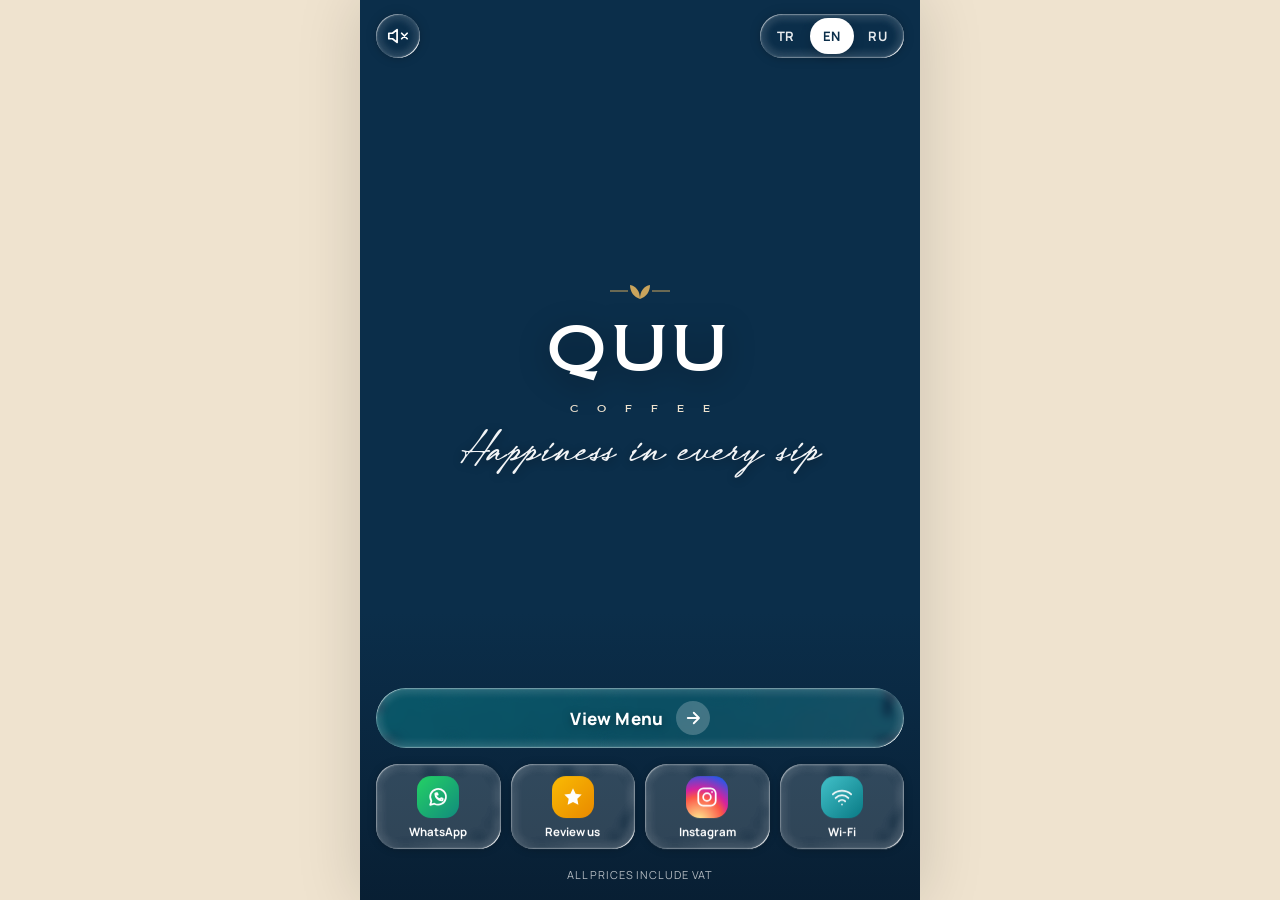
==== index.html @ 162a01f2 "QUU Coffee QR menü Co-Authored-By: Claude Opus 5.5 <noreply@anthropic.com>" ====
<!DOCTYPE html>
<html lang="tr">
<head>
  <meta charset="UTF-8" />
  <meta name="viewport" content="width=device-width, initial-scale=1, viewport-fit=cover" />
  <meta name="theme-color" content="#0B2E4A" />
  <meta name="description" content="QUU Coffee dijital menü — Türkçe, English, Русский" />
  <title>QUU Coffee Menü</title>
  <link rel="preconnect" href="https://fonts.googleapis.com" />
  <link rel="preconnect" href="https://fonts.gstatic.com" crossorigin />
  <link href="https://fonts.googleapis.com/css2?family=Manrope:wght@400;500;600;700;800&family=Playfair+Display:ital,wght@0,500;0,700;1,500&display=swap" rel="stylesheet" />
  <link rel="stylesheet" href="styles.css" />
</head>
<body>

  <!-- ================= SPLASH ================= -->
  <section id="splash" class="screen active" aria-label="QUU Coffee">
    <video id="bgVideo" class="splash-video" src="video/0926.mp4" autoplay muted loop playsinline preload="auto"></video>
    <div class="splash-shade"></div>

    <header class="splash-top">
      <button id="soundBtn" class="icon-btn lg-btn lg-dark" aria-label="Ses"><span class="lg-glass"></span><span class="lg-shadow"></span><span class="lg-content" id="soundIco" data-ico="volx"></span></button>
      <div class="lang-switch lg-surface lg-dark" role="group" aria-label="Dil / Language / Язык"></div>
    </header>

    <div class="splash-center">
      <div class="brand">
        <svg class="brand-leaf" viewBox="0 0 64 24" aria-hidden="true"><path d="M32 22c-6-2-10-7-10-14 6 1 10 6 10 14Zm0 0c6-2 10-7 10-14-6 1-10 6-10 14Z" fill="currentColor"/><path d="M2 14h18M44 14h18" stroke="currentColor" stroke-width="1.2"/></svg>
        <h1 class="brand-name">QUU</h1>
        <p class="brand-sub">C O F F E E</p>
      </div>
      <p class="tagline" data-i18n="tagline"></p>
    </div>

    <div class="splash-bottom">
      <a href="#/menu" class="cta lg-btn lg-dark" id="ctaMenu">
        <span class="lg-glass"></span><span class="lg-shadow"></span>
        <span class="lg-content cta-inner"><span data-i18n="viewMenu"></span><span class="cta-arrow" data-ico="arrowR"></span></span>
      </a>
      <nav class="quick" aria-label="Links">
        <a class="quick-btn lg-btn lg-dark" id="qWa" target="_blank" rel="noopener"><span class="lg-glass"></span><span class="lg-shadow"></span><span class="lg-content quick-inner"><span class="qi wa" data-ico="wa"></span><span data-i18n="whatsapp"></span></span></a>
        <a class="quick-btn lg-btn lg-dark" id="qGo" target="_blank" rel="noopener"><span class="lg-glass"></span><span class="lg-shadow"></span><span class="lg-content quick-inner"><span class="qi go" data-ico="starF"></span><span data-i18n="review"></span></span></a>
        <a class="quick-btn lg-btn lg-dark" id="qIg" target="_blank" rel="noopener"><span class="lg-glass"></span><span class="lg-shadow"></span><span class="lg-content quick-inner"><span class="qi ig" data-ico="ig"></span><span>Instagram</span></span></a>
        <button class="quick-btn lg-btn lg-dark" id="qWifi" type="button"><span class="lg-glass"></span><span class="lg-shadow"></span><span class="lg-content quick-inner"><span class="qi wf" data-ico="wifi"></span><span>Wi-Fi</span></span></button>
      </nav>
      <p class="vat" data-i18n="vat"></p>
    </div>
  </section>

  <!-- ================= CATEGORIES ================= -->
  <section id="menu" class="screen" aria-label="Menu">
    <header class="bar">
      <a href="#/" class="icon-btn lg-btn" aria-label="Home"><span class="lg-glass"></span><span class="lg-shadow"></span><span class="lg-content" data-ico="home"></span></a>
      <div class="bar-title"><span class="mini-brand">QUU</span><span class="mini-sub">COFFEE</span></div>
      <div class="lang-switch lg-surface compact" role="group"></div>
    </header>
    <div class="search-wrap">
      <label class="search">
        <span data-ico="search"></span>
        <input type="search" id="searchMenu" autocomplete="off" data-i18n-ph="searchPh" />
        <button class="search-clear" type="button" data-ico="x" aria-label="Clear" hidden></button>
      </label>
    </div>
    <main class="scroll" id="menuScroll">
      <h2 class="section-h" data-i18n="categories"></h2>
      <div class="cat-grid" id="catGrid"></div>
      <div class="results" id="menuResults" hidden></div>
      <p class="foot-note" data-i18n="disclaimer"></p>
    </main>
  </section>

  <!-- ================= CATEGORY ================= -->
  <section id="category" class="screen" aria-label="Category">
    <header class="bar">
      <a href="#/menu" class="icon-btn lg-btn" aria-label="Back"><span class="lg-glass"></span><span class="lg-shadow"></span><span class="lg-content" data-ico="back"></span></a>
      <div class="bar-title"><span class="mini-brand">QUU</span><span class="mini-sub">COFFEE</span></div>
      <div class="lang-switch lg-surface compact" role="group"></div>
    </header>
    <div class="search-wrap">
      <label class="search">
        <span data-ico="search"></span>
        <input type="search" id="searchCat" autocomplete="off" data-i18n-ph="searchPh" />
        <button class="search-clear" type="button" data-ico="x" aria-label="Clear" hidden></button>
      </label>
    </div>
    <nav class="chips" id="chips" aria-label="Categories"></nav>
    <main class="scroll" id="catScroll">
      <div id="catBody"></div>
      <div class="results" id="catResults" hidden></div>
      <div class="legend" id="legend"></div>
      <p class="foot-note" data-i18n="disclaimer"></p>
    </main>
  </section>

  <!-- ================= BOTTOM SHEET ================= -->
  <div class="sheet-backdrop" id="backdrop" hidden></div>
  <div class="sheet" id="sheet" role="dialog" aria-modal="true" hidden>
    <div class="sheet-grip"></div>
    <button class="icon-btn lg-btn sheet-close" id="sheetClose" aria-label="Close"><span class="lg-glass"></span><span class="lg-shadow"></span><span class="lg-content" data-ico="x"></span></button>
    <div class="sheet-body" id="sheetBody"></div>
  </div>

  <!-- Liquid Glass SVG filtresi (LiquidButton > GlassFilter) -->
  <svg width="0" height="0" style="position:absolute" aria-hidden="true">
    <defs>
      <filter id="container-glass" x="0%" y="0%" width="100%" height="100%" color-interpolation-filters="sRGB">
        <feTurbulence type="fractalNoise" baseFrequency="0.05 0.05" numOctaves="1" seed="1" result="turbulence" />
        <feGaussianBlur in="turbulence" stdDeviation="2" result="blurredNoise" />
        <feDisplacementMap in="SourceGraphic" in2="blurredNoise" scale="70" xChannelSelector="R" yChannelSelector="B" result="displaced" />
        <feGaussianBlur in="displaced" stdDeviation="4" result="finalBlur" />
        <feComposite in="finalBlur" in2="finalBlur" operator="over" />
      </filter>
    </defs>
  </svg>

  <div class="toast" id="toast" role="status" aria-live="polite"></div>

  <script src="https://cdnjs.cloudflare.com/ajax/libs/gsap/3.12.5/gsap.min.js"></script>
  <script src="data.js"></script>
  <script src="app.js"></script>
</body>
</html>
---- styles.css ----
/* =========================================================
   QUU COFFEE — Alaçatı & Belek paleti
   Ege turkuazı · badana beyazı · begonvil pembesi · kum · zeytin
   ========================================================= */
/* Royal Maison (Honestype) — yalnızca temel Latin karakterler içerir.
   Bu yüzden sadece marka ve tamamen desteklenen metinlerde kullanılır;
   Türkçe/Rusça özel harf içeren metinler (.no-rm) tamamen Playfair ile gösterilir. */
@font-face { font-family: "Royal Maison Serif"; src: url("fonts/royal-maison-serif.ttf") format("truetype"); font-display: swap; }
@font-face { font-family: "Royal Maison Script"; src: url("fonts/royal-maison-script.ttf") format("truetype"); font-display: swap; }

:root {
  --navy: #0B2E4A;
  --navy-2: #133F63;
  --sea: #0A7C87;
  --sea-lt: #43C3CB;
  --bougain: #C23B75;
  --bougain-lt: #F3B6CF;
  --sand: #EFE3CF;
  --sand-2: #E4D2B4;
  --stone: #FAF6EF;
  --white: #FFFFFF;
  --olive: #66793A;
  --terracotta: #BD5F36;
  --gold: #C9A45C;
  --ink: #13293D;
  --muted: #5A6A77;
  --line: rgba(19, 41, 61, .1);

  --r-sm: 12px;
  --r-md: 18px;
  --r-lg: 26px;
  --shadow-sm: 0 2px 8px rgba(11, 46, 74, .06);
  --shadow-md: 0 10px 30px -12px rgba(11, 46, 74, .28);
  --ease: cubic-bezier(.22, 1, .36, 1);

  --f-display: "Playfair Display", Georgia, serif;
  --f-brand: "Royal Maison Serif", "Playfair Display", Georgia, serif;
  --f-script: "Royal Maison Script", "Playfair Display", Georgia, serif;
  --f-body: "Manrope", system-ui, -apple-system, "Segoe UI", sans-serif;
  --safe-t: env(safe-area-inset-top, 0px);
  --safe-b: env(safe-area-inset-bottom, 0px);
}

* { box-sizing: border-box; margin: 0; padding: 0; -webkit-tap-highlight-color: transparent; }
html, body { height: 100%; }
body {
  font-family: var(--f-body);
  color: var(--ink);
  background: var(--stone);
  overflow: hidden;
  -webkit-font-smoothing: antialiased;
}
a { color: inherit; text-decoration: none; }
button { font: inherit; color: inherit; background: none; border: 0; cursor: pointer; }
svg { display: block; }
[hidden] { display: none !important; }
:focus-visible { outline: 3px solid var(--sea-lt); outline-offset: 2px; border-radius: 10px; }

.ico { width: 22px; height: 22px; stroke: currentColor; fill: none; stroke-width: 1.9; stroke-linecap: round; stroke-linejoin: round; }

/* ---------- Screens ---------- */
.screen {
  position: fixed; inset: 0;
  display: flex; flex-direction: column;
  visibility: hidden; opacity: 0;
  max-width: 560px; margin: 0 auto;
  background: var(--stone);
}
.screen.active { visibility: visible; opacity: 1; }
@media (min-width: 561px) { body { background: var(--sand); } .screen { box-shadow: 0 0 60px rgba(0,0,0,.15); } }

/* ================= SPLASH ================= */
#splash { background: var(--navy); color: #fff; overflow: hidden; }
.splash-video {
  position: absolute; inset: 0; width: 100%; height: 100%;
  object-fit: cover;
}
.splash-shade {
  position: absolute; inset: 0;
  background:
    linear-gradient(180deg, rgba(11,46,74,.55) 0%, rgba(11,46,74,.05) 28%, rgba(11,46,74,0) 45%, rgba(11,46,74,.55) 68%, rgba(8,30,50,.94) 100%);
}
.splash-top {
  position: relative; z-index: 2;
  display: flex; justify-content: space-between; align-items: center;
  padding: calc(14px + var(--safe-t)) 16px 0;
}
.icon-btn {
  width: 44px; height: 44px; border-radius: 50%;
  display: grid; place-items: center;
  transition: transform .2s var(--ease), background .2s;
}
.icon-btn:active { transform: scale(.9); }

.lang-switch {
  position: relative; display: flex; padding: 4px; border-radius: 999px; gap: 2px;
}
.lang-switch button {
  position: relative; z-index: 1;
  min-width: 44px; height: 36px; padding: 0 10px; border-radius: 999px;
  font-size: 13px; font-weight: 700; letter-spacing: .06em;
  transition: color .25s var(--ease);
}
.lang-switch .pill {
  position: absolute; top: 4px; bottom: 4px; left: 4px; border-radius: 999px;
  background: #fff; transition: transform .4s var(--ease), width .4s var(--ease);
  box-shadow: 0 4px 12px rgba(0,0,0,.15);
}
#splash .lang-switch button { color: rgba(255,255,255,.9); }
#splash .lang-switch button.on { color: var(--navy); }

.splash-center {
  position: relative; z-index: 2; flex: 1;
  display: flex; flex-direction: column; align-items: center; justify-content: center;
  text-align: center; padding: 0 24px;
}
.brand { display: flex; flex-direction: column; align-items: center; }
.brand-leaf { width: 64px; color: var(--gold); margin-bottom: 6px; }
.brand-name {
  font-family: var(--f-brand); font-weight: 400;
  font-size: clamp(64px, 20vw, 96px); line-height: .9; letter-spacing: .06em;
  text-shadow: 0 6px 30px rgba(0,0,0,.35);
}
.brand-sub { margin-top: 10px; font-family: var(--f-brand); font-size: 15px; font-weight: 400; letter-spacing: .5em; padding-left: .5em; color: var(--sand); }
.tagline {
  margin-top: 18px; font-family: var(--f-script); font-size: 30px; line-height: 1.2;
  color: #fff; opacity: .95; text-shadow: 0 2px 12px rgba(0,0,0,.4);
}

.splash-bottom {
  position: relative; z-index: 2;
  padding: 0 16px calc(18px + var(--safe-b));
  display: flex; flex-direction: column; gap: 16px;
}
.cta {
  position: relative; overflow: hidden;
  display: flex; align-items: center; justify-content: center;
  height: 60px; border-radius: 999px;
  background: linear-gradient(135deg, rgba(10,124,135,.55) 0%, rgba(14,150,160,.35) 55%, rgba(67,195,203,.25) 100%);
  color: #fff; font-size: 17px; font-weight: 800; letter-spacing: .02em;
  text-shadow: 0 1px 8px rgba(0,0,0,.35);
}
.cta-inner { display: flex; align-items: center; justify-content: center; gap: 12px; }
.cta::after { /* parıltı */
  content: ""; position: absolute; z-index: 3; top: 0; bottom: 0; width: 40%; left: -60%;
  background: linear-gradient(100deg, transparent, rgba(255,255,255,.45), transparent);
  transform: skewX(-20deg);
  animation: shine 3.6s var(--ease) 1.6s infinite;
}
@keyframes shine { 0% { left: -60%; } 40%, 100% { left: 130%; } }
.cta-arrow { width: 34px; height: 34px; border-radius: 50%; background: rgba(255,255,255,.22); display: grid; place-items: center; }
.cta-arrow .ico { width: 18px; height: 18px; stroke-width: 2.4; }

.quick { display: grid; grid-template-columns: repeat(4, 1fr); gap: 10px; }
.quick-btn {
  display: flex; justify-content: center;
  padding: 12px 4px 10px; border-radius: 22px;
  background: rgba(255,255,255,.06);
  font-size: 11.5px; font-weight: 700; color: #fff; text-align: center; line-height: 1.2;
  min-height: 44px;
}
.quick-inner { display: flex; flex-direction: column; align-items: center; gap: 7px; }
.qi { width: 42px; height: 42px; border-radius: 14px; display: grid; place-items: center; color: #fff; }
.qi .ico { width: 22px; height: 22px; }
.qi.wa { background: linear-gradient(135deg, #25D366, #128C7E); }
.qi.go { background: linear-gradient(135deg, #FBBC05, #EA8A00); }
.qi.go .ico { fill: #fff; stroke: none; }
.qi.ig { background: radial-gradient(circle at 30% 107%, #FDF497 0%, #FD5949 45%, #D6249F 60%, #285AEB 90%); }
.qi.wf { background: linear-gradient(135deg, var(--sea-lt), var(--sea)); }
.vat { margin-top: 2px; text-align: center; font-size: 11px; letter-spacing: .08em; color: rgba(255,255,255,.7); text-transform: uppercase; }

/* ================= BAR / SEARCH ================= */
.bar {
  display: flex; align-items: center; justify-content: space-between; gap: 8px;
  padding: calc(8px + var(--safe-t)) 12px 6px;
  background: var(--stone);
}
.bar .icon-btn { color: var(--navy); }
.bar-title { display: flex; flex-direction: column; align-items: center; line-height: 1; }
.mini-brand { font-family: var(--f-brand); font-weight: 400; font-size: 24px; letter-spacing: .08em; color: var(--navy); }
.mini-sub { font-family: var(--f-brand); font-size: 9px; font-weight: 400; letter-spacing: .45em; padding-left: .45em; color: var(--sea); margin-top: 3px; }
.lang-switch.compact { padding: 3px; }
.lang-switch.compact button { min-width: 36px; height: 38px; padding: 0 6px; font-size: 12px; color: var(--muted); }
.lang-switch.compact button.on { color: #fff; }
.lang-switch.compact .pill { top: 3px; bottom: 3px; left: 3px; background: var(--navy); }

.search-wrap { padding: 6px 16px 10px; background: var(--stone); }
.search {
  display: flex; align-items: center; gap: 10px;
  height: 50px; padding: 0 8px 0 16px; border-radius: 999px;
  background: var(--white); border: 1.5px solid transparent;
  box-shadow: var(--shadow-sm);
  color: var(--muted);
  transition: border-color .2s, box-shadow .2s;
}
.search:focus-within { border-color: var(--sea); box-shadow: 0 0 0 4px rgba(67,195,203,.2); }
.search input {
  flex: 1; min-width: 0; height: 100%; border: 0; outline: 0; background: none;
  font: inherit; font-size: 16px; color: var(--ink);
}
.search input::placeholder { color: #8A98A3; }
.search input::-webkit-search-cancel-button { display: none; }
.search-clear { width: 36px; height: 36px; border-radius: 50%; display: grid; place-items: center; background: var(--sand); color: var(--navy); }
.search-clear .ico { width: 16px; height: 16px; }

.scroll { flex: 1; overflow-y: auto; overscroll-behavior: contain; padding: 4px 16px calc(28px + var(--safe-b)); -webkit-overflow-scrolling: touch; }

.section-h {
  font-family: var(--f-script); font-size: 34px; font-weight: 400; color: var(--navy);
  margin: 6px 2px 14px; display: flex; align-items: center; gap: 10px;
}
.section-h::after { content: ""; flex: 1; height: 1px; background: linear-gradient(90deg, var(--gold), transparent); }

/* ================= CATEGORY GRID ================= */
.cat-grid { display: grid; grid-template-columns: 1fr 1fr; gap: 12px; }
.cat-card {
  position: relative; overflow: hidden; isolation: isolate;
  min-height: 132px; padding: 16px; border-radius: var(--r-lg);
  display: flex; flex-direction: column; justify-content: space-between;
  color: #fff; box-shadow: var(--shadow-md);
  transition: transform .25s var(--ease);
}
.cat-card:active { transform: scale(.96); }
.cat-card.wide { grid-column: span 2; min-height: 112px; }
.cat-card::before { /* Ege dalgası */
  content: ""; position: absolute; right: -30px; bottom: -40px; width: 150px; height: 150px; z-index: -1;
  border-radius: 50%; background: rgba(255,255,255,.12);
  box-shadow: 0 0 0 18px rgba(255,255,255,.06), 0 0 0 38px rgba(255,255,255,.035);
}
.cat-ico { width: 46px; height: 46px; border-radius: 15px; display: grid; place-items: center; background: rgba(255,255,255,.2); border: 1px solid rgba(255,255,255,.28); }
.cat-ico .ico { width: 24px; height: 24px; }
.cat-name { font-family: var(--f-display); font-size: 19px; font-weight: 700; line-height: 1.15; margin-top: 12px; }
.cat-count { font-size: 12px; font-weight: 600; opacity: .85; margin-top: 3px; }
.cat-go { position: absolute; top: 14px; right: 14px; width: 28px; height: 28px; border-radius: 50%; background: rgba(255,255,255,.2); display: grid; place-items: center; }
.cat-go .ico { width: 15px; height: 15px; stroke-width: 2.4; }

.tone-navy { background: linear-gradient(145deg, #0B2E4A, #1D5A86); }
.tone-sea { background: linear-gradient(145deg, #087580, #36B7C0); }
.tone-bougain { background: linear-gradient(145deg, #A92C62, #DE5D93); }
.tone-olive { background: linear-gradient(145deg, #55672D, #8FA253); }
.tone-terracotta { background: linear-gradient(145deg, #A34E2A, #D98556); }
.tone-sand { background: linear-gradient(145deg, #B98A4C, #D9B77E); }

/* ================= CHIPS ================= */
.chips {
  display: flex; gap: 8px; overflow-x: auto; scroll-snap-type: x proximity;
  padding: 2px 16px 12px; background: var(--stone);
  scrollbar-width: none; position: relative;
  border-bottom: 1px solid var(--line);
}
.chips::-webkit-scrollbar { display: none; }
.chip {
  flex: 0 0 auto; scroll-snap-align: center;
  display: inline-flex; align-items: center; gap: 7px;
  height: 42px; padding: 0 16px 0 12px; border-radius: 999px;
  background: var(--white); color: var(--navy);
  font-size: 14px; font-weight: 700; white-space: nowrap;
  box-shadow: var(--shadow-sm); border: 1px solid var(--line);
  transition: background .3s var(--ease), color .3s var(--ease), transform .2s var(--ease);
}
.chip .ico { width: 18px; height: 18px; }
.chip:active { transform: scale(.94); }
.chip.on { background: var(--navy); color: #fff; border-color: var(--navy); box-shadow: 0 8px 18px -8px rgba(11,46,74,.6); }

/* ================= CATEGORY HERO + ITEMS ================= */
.cat-hero {
  position: relative; overflow: hidden; isolation: isolate;
  margin: 14px 0 16px; padding: 20px; border-radius: var(--r-lg); color: #fff;
  display: flex; align-items: center; gap: 14px;
  box-shadow: var(--shadow-md);
}
.cat-hero::before { content: ""; position: absolute; right: -40px; top: -50px; width: 170px; height: 170px; border-radius: 50%; background: rgba(255,255,255,.12); z-index: -1; box-shadow: 0 0 0 22px rgba(255,255,255,.05); }
.cat-hero h2 { font-family: var(--f-display); font-size: 26px; line-height: 1.1; }
.cat-hero p { font-size: 13px; opacity: .9; margin-top: 4px; font-weight: 600; }

.size-head { display: flex; justify-content: flex-end; gap: 6px; padding: 0 16px 6px 0; font-size: 11px; font-weight: 800; letter-spacing: .08em; color: var(--muted); text-transform: uppercase; }
.size-head span { width: 64px; text-align: center; white-space: nowrap; }

.items { display: flex; flex-direction: column; gap: 10px; }
.item {
  display: flex; gap: 12px; align-items: stretch; text-align: left; width: 100%;
  padding: 14px 14px 14px 16px; border-radius: var(--r-md);
  background: var(--white); border: 1px solid var(--line);
  box-shadow: var(--shadow-sm);
  transition: transform .2s var(--ease), box-shadow .2s;
}
.item:active { transform: scale(.985); box-shadow: none; }
.item-main { flex: 1; min-width: 0; display: flex; flex-direction: column; gap: 6px; }
.item-name { font-size: 16px; font-weight: 800; color: var(--navy); line-height: 1.25; display: flex; align-items: center; gap: 6px; flex-wrap: wrap; }
.badge-pop { font-size: 10px; font-weight: 800; letter-spacing: .06em; text-transform: uppercase; padding: 3px 7px; border-radius: 999px; background: #FCE4EE; color: var(--bougain); }
.item-desc { font-size: 13px; line-height: 1.45; color: var(--muted); display: -webkit-box; -webkit-line-clamp: 2; -webkit-box-orient: vertical; overflow: hidden; }
.item-meta { display: flex; align-items: center; gap: 8px; flex-wrap: wrap; margin-top: 2px; }
.kcal { display: inline-flex; align-items: center; gap: 4px; font-size: 12px; font-weight: 700; color: var(--terracotta); background: #FBEDE4; padding: 4px 8px; border-radius: 999px; }
.kcal .ico { width: 13px; height: 13px; stroke-width: 2.2; }
.alg-row { display: inline-flex; gap: 4px; }
.alg-dot { width: 24px; height: 24px; border-radius: 50%; display: grid; place-items: center; color: #fff; }
.alg-dot .ico { width: 14px; height: 14px; stroke-width: 2; }

.prices { display: flex; gap: 6px; align-items: center; }
.price { width: 64px; display: flex; flex-direction: column; align-items: center; justify-content: center; border-radius: 12px; background: var(--stone); padding: 8px 2px; }
.price b { font-size: 16px; font-weight: 800; color: var(--navy); }
.price small { font-size: 10px; font-weight: 700; color: var(--muted); letter-spacing: .05em; text-transform: uppercase; }
.price.single { width: auto; padding: 8px 14px; background: var(--navy); }
.price.single b { color: #fff; font-size: 17px; }

.results-h { font-size: 12px; font-weight: 800; letter-spacing: .1em; text-transform: uppercase; color: var(--sea); margin: 18px 4px 8px; }
.results-h:first-child { margin-top: 6px; }
.empty { text-align: center; padding: 50px 20px; color: var(--muted); }
.empty .ico { width: 44px; height: 44px; margin: 0 auto 12px; color: var(--sand-2); }

.legend { margin-top: 22px; padding: 14px; border-radius: var(--r-md); background: var(--white); border: 1px dashed var(--sand-2); }
.legend h3 { font-size: 12px; font-weight: 800; letter-spacing: .1em; text-transform: uppercase; color: var(--navy); margin-bottom: 10px; }
.legend-list { display: flex; flex-wrap: wrap; gap: 8px 14px; }
.legend-list span { display: inline-flex; align-items: center; gap: 6px; font-size: 12.5px; font-weight: 600; color: var(--ink); }
.foot-note { font-size: 11.5px; line-height: 1.5; color: var(--muted); text-align: center; margin: 18px 8px 0; }

/* ================= SHEET ================= */
.sheet-backdrop { position: fixed; inset: 0; z-index: 40; background: rgba(8,30,50,.5); backdrop-filter: blur(3px); -webkit-backdrop-filter: blur(3px); }
.sheet {
  position: fixed; left: 0; right: 0; bottom: 0; z-index: 50;
  max-width: 560px; margin: 0 auto; max-height: 88vh; overflow-y: auto;
  background: var(--stone); border-radius: 28px 28px 0 0;
  padding: 10px 20px calc(24px + var(--safe-b));
  box-shadow: 0 -20px 50px rgba(0,0,0,.25);
}
.sheet-grip { width: 44px; height: 5px; border-radius: 5px; background: var(--sand-2); margin: 0 auto 8px; }
.sheet-close { position: absolute; top: 12px; right: 12px; color: var(--navy); z-index: 2; }
.sh-tag { display: inline-flex; align-items: center; gap: 6px; font-size: 11px; font-weight: 800; letter-spacing: .1em; text-transform: uppercase; color: var(--sea); margin-top: 10px; }
.sh-title { font-family: var(--f-display); font-size: 30px; line-height: 1.1; color: var(--navy); margin: 6px 48px 10px 0; }
.sh-desc { font-size: 15px; line-height: 1.6; color: var(--muted); }
.sh-sizes { display: grid; grid-template-columns: repeat(auto-fit, minmax(120px, 1fr)); gap: 10px; margin: 18px 0; }
.sh-size { padding: 14px; border-radius: var(--r-md); background: var(--white); border: 1px solid var(--line); }
.sh-size small { display: block; font-size: 11px; font-weight: 800; letter-spacing: .08em; text-transform: uppercase; color: var(--muted); }
.sh-size b { display: block; font-size: 24px; font-weight: 800; color: var(--navy); margin: 4px 0; }
.sh-size .kcal { margin-top: 2px; }
.sh-h { font-size: 12px; font-weight: 800; letter-spacing: .1em; text-transform: uppercase; color: var(--navy); margin: 6px 0 10px; }
.sh-algs { display: flex; flex-wrap: wrap; gap: 8px; }
.sh-alg { display: inline-flex; align-items: center; gap: 8px; padding: 6px 12px 6px 6px; border-radius: 999px; background: var(--white); border: 1px solid var(--line); font-size: 13px; font-weight: 700; }
.sh-none { display: inline-flex; align-items: center; gap: 8px; font-size: 14px; font-weight: 600; color: var(--olive); background: #EEF2E3; padding: 8px 14px; border-radius: 999px; }
.sh-note { margin-top: 18px; font-size: 12px; line-height: 1.5; color: var(--muted); padding: 12px; border-radius: var(--r-sm); background: var(--sand); }

/* Wi-Fi */
.wifi-card { margin-top: 16px; padding: 18px; border-radius: var(--r-lg); color: #fff; background: linear-gradient(145deg, var(--sea), var(--navy)); position: relative; overflow: hidden; }
.wifi-card::after { content: ""; position: absolute; right: -30px; bottom: -40px; width: 140px; height: 140px; border-radius: 50%; background: rgba(255,255,255,.1); }
.wifi-row { display: flex; align-items: center; justify-content: space-between; gap: 10px; padding: 12px 0; border-bottom: 1px solid rgba(255,255,255,.18); position: relative; z-index: 1; }
.wifi-row:last-child { border: 0; }
.wifi-row small { display: block; font-size: 11px; opacity: .75; letter-spacing: .08em; text-transform: uppercase; font-weight: 700; }
.wifi-row b { font-size: 18px; font-weight: 800; word-break: break-all; }
.wifi-row .mt-wrap { flex-shrink: 0; }

/* Toast */
.toast {
  position: fixed; left: 50%; bottom: calc(24px + var(--safe-b)); z-index: 60;
  transform: translate(-50%, 30px); opacity: 0; pointer-events: none;
  background: var(--navy); color: #fff; font-weight: 700; font-size: 14px;
  padding: 12px 18px; border-radius: 999px; box-shadow: var(--shadow-md);
  transition: opacity .3s var(--ease), transform .3s var(--ease);
}
.toast.show { opacity: 1; transform: translate(-50%, 0); }

/* =========================================================
   LIQUID GLASS BUTTON  (liquid-glass-button.tsx -> LiquidButton)
   ========================================================= */
.lg-btn, .lg-surface { position: relative; isolation: isolate; }
.lg-btn { cursor: pointer; transition: transform .3s var(--ease), color .3s; }
@media (hover: hover) { .lg-btn:hover { transform: scale(1.05); } }
.lg-btn.is-pressed { transform: scale(.95); transition-duration: .12s; }
.lg-glass, .lg-shadow { position: absolute; inset: 0; border-radius: inherit; pointer-events: none; }
.lg-glass {
  z-index: 0; overflow: hidden;
  backdrop-filter: url("#container-glass");              /* Chromium: SVG sıvı cam bozulması */
  -webkit-backdrop-filter: blur(10px) saturate(170%);    /* Safari / iOS yedeği */
}
.lg-shadow {
  z-index: 1; transition: box-shadow .3s var(--ease);
  box-shadow:
    0 0 6px rgba(0,0,0,.03), 0 2px 6px rgba(0,0,0,.08),
    inset 3px 3px .5px -3px rgba(0,0,0,.9), inset -3px -3px .5px -3px rgba(0,0,0,.85),
    inset 1px 1px 1px -.5px rgba(0,0,0,.6), inset -1px -1px 1px -.5px rgba(0,0,0,.6),
    inset 0 0 6px 6px rgba(0,0,0,.12), inset 0 0 2px 2px rgba(0,0,0,.06),
    0 0 12px rgba(255,255,255,.15);
}
.lg-dark .lg-shadow { /* koyu zemin (video) varyantı */
  box-shadow:
    0 0 8px rgba(0,0,0,.03), 0 2px 6px rgba(0,0,0,.08),
    inset 3px 3px .5px -3.5px rgba(255,255,255,.09), inset -3px -3px .5px -3.5px rgba(255,255,255,.85),
    inset 1px 1px 1px -.5px rgba(255,255,255,.6), inset -1px -1px 1px -.5px rgba(255,255,255,.6),
    inset 0 0 6px 6px rgba(255,255,255,.12), inset 0 0 2px 2px rgba(255,255,255,.06),
    0 0 12px rgba(0,0,0,.15);
}
.lg-content { position: relative; z-index: 2; pointer-events: none; display: inline-flex; align-items: center; justify-content: center; }
.lg-surface > button, .lg-surface > .pill { z-index: 2; }
.lg-surface.compact .lg-shadow, .bar .lg-shadow, .sheet-close .lg-shadow { background: rgba(255,255,255,.55); }

/* =========================================================
   METAL BUTTON  (liquid-glass-button.tsx -> MetalButton)
   ========================================================= */
.mt-wrap {
  --mt-t: all 250ms cubic-bezier(.1,.4,.2,1);
  position: relative; display: inline-flex; border-radius: 8px; padding: 1.25px;
  transform: translateY(0) scale(1); transform-origin: center;
  box-shadow: 0 3px 8px rgba(0,0,0,.08);
  transition: var(--mt-t); will-change: transform;
}
.mt-inner { position: absolute; inset: 1px; border-radius: 8px; transition: var(--mt-t); }
.mt-btn {
  position: relative; z-index: 1; margin: 1px; height: 44px; padding: 0 20px;
  display: inline-flex; align-items: center; justify-content: center; gap: 6px; overflow: hidden;
  border-radius: 6px; font-size: 14px; font-weight: 700; line-height: 1;
  transition: var(--mt-t); will-change: transform;
}
.mt-btn .ico { width: 16px; height: 16px; stroke-width: 2.2; }
.mt-shine { position: absolute; inset: 0; z-index: 20; opacity: 0; pointer-events: none; border-radius: 6px; transition: opacity .3s; background: linear-gradient(90deg, transparent, #F5F5F5, transparent); }
.mt-wrap.is-pressed { transform: translateY(2.5px) scale(.99); box-shadow: 0 1px 2px rgba(0,0,0,.15); }
.mt-wrap.is-pressed .mt-btn { transform: scale(.97); }
.mt-wrap.is-pressed .mt-shine { opacity: .2; }
@media (hover: hover) {
  .mt-wrap:hover:not(.is-pressed) { box-shadow: 0 4px 12px rgba(0,0,0,.12); }
  .mt-wrap:hover:not(.is-pressed) .mt-inner { filter: brightness(1.05); }
  .mt-wrap:hover:not(.is-pressed) .mt-btn { filter: brightness(1.02); }
}
.mt-gold { background: linear-gradient(to bottom, #917100, #EAD98F); }
.mt-gold .mt-inner { background: linear-gradient(to bottom, #FFFDDD, #856807, #FFF1B3); }
.mt-gold .mt-btn { background: linear-gradient(to bottom, #FFEBA1, #9B873F); color: #FFFDE5; text-shadow: 0 -1px 0 rgb(178 140 2); }
.mt-sea { background: linear-gradient(to bottom, #000, #A0A0A0); }   /* "primary" varyantı -> Ege turkuazı */
.mt-sea .mt-inner { background: linear-gradient(to bottom, var(--sea), var(--sea-lt), #E6F6F7); }
.mt-sea .mt-btn { background: linear-gradient(to bottom, var(--sea), rgba(10,124,135,.55)); color: #fff; text-shadow: 0 -1px 0 rgb(11 46 74); }

@media (prefers-reduced-motion: reduce) {
  *, *::before, *::after { animation: none !important; transition-duration: .01ms !important; }
}

/* lg-btn position:relative'i ezmesin diye mutlak konumlu butonlar */
.cat-go.lg-btn, .sheet-close.lg-btn { position: absolute; }

/* Royal Maison'da olmayan harf içeren metin: tamamen Playfair (karışık glif olmasın) */
.no-rm { font-family: var(--f-display) !important; font-style: italic; }
.section-h.no-rm { font-size: 26px; font-style: normal; font-weight: 700; }
.tagline.no-rm { font-size: 20px; }
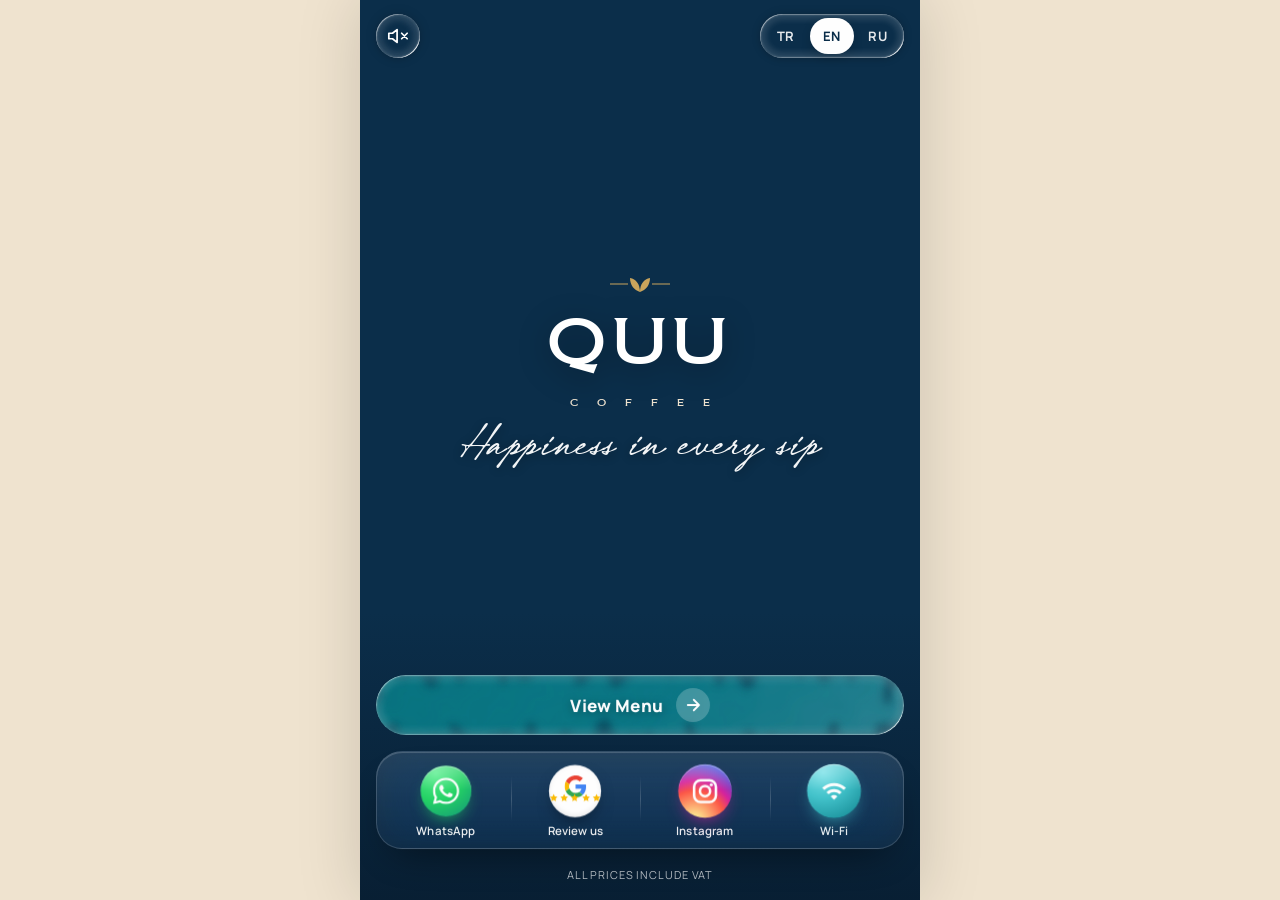
==== commit 6b53b22d: "Hızlı erişim butonları yenilendi, Google Maps linki eklendi Co-Authored-By: Claude Opus 5.5 <noreply" ====
--- a/index.html
+++ b/index.html
@@ -38,10 +38,10 @@
         <span class="lg-content cta-inner"><span data-i18n="viewMenu"></span><span class="cta-arrow" data-ico="arrowR"></span></span>
       </a>
       <nav class="quick" aria-label="Links">
-        <a class="quick-btn lg-btn lg-dark" id="qWa" target="_blank" rel="noopener"><span class="lg-glass"></span><span class="lg-shadow"></span><span class="lg-content quick-inner"><span class="qi wa" data-ico="wa"></span><span data-i18n="whatsapp"></span></span></a>
-        <a class="quick-btn lg-btn lg-dark" id="qGo" target="_blank" rel="noopener"><span class="lg-glass"></span><span class="lg-shadow"></span><span class="lg-content quick-inner"><span class="qi go" data-ico="starF"></span><span data-i18n="review"></span></span></a>
-        <a class="quick-btn lg-btn lg-dark" id="qIg" target="_blank" rel="noopener"><span class="lg-glass"></span><span class="lg-shadow"></span><span class="lg-content quick-inner"><span class="qi ig" data-ico="ig"></span><span>Instagram</span></span></a>
-        <button class="quick-btn lg-btn lg-dark" id="qWifi" type="button"><span class="lg-glass"></span><span class="lg-shadow"></span><span class="lg-content quick-inner"><span class="qi wf" data-ico="wifi"></span><span>Wi-Fi</span></span></button>
+        <a class="quick-btn" id="qWa" target="_blank" rel="noopener"><span class="qi wa"><svg viewBox="0 0 24 24" aria-hidden="true"><path fill="#fff" d="M17.472 14.382c-.297-.149-1.758-.867-2.03-.967-.273-.099-.471-.148-.67.15-.197.297-.767.966-.94 1.164-.173.199-.347.223-.644.075-.297-.15-1.255-.463-2.39-1.475-.883-.788-1.48-1.761-1.653-2.059-.173-.297-.018-.458.13-.606.134-.133.298-.347.446-.52.149-.174.198-.298.298-.497.099-.198.05-.371-.025-.52-.075-.149-.669-1.612-.916-2.207-.242-.579-.487-.5-.669-.51-.173-.008-.371-.01-.57-.01-.198 0-.52.074-.792.372-.272.297-1.04 1.016-1.04 2.479 0 1.462 1.065 2.875 1.213 3.074.149.198 2.096 3.2 5.077 4.487.709.306 1.262.489 1.694.625.712.227 1.36.195 1.871.118.571-.085 1.758-.719 2.006-1.413.248-.694.248-1.289.173-1.413-.074-.124-.272-.198-.57-.347m-5.421 7.403h-.004a9.87 9.87 0 0 1-5.031-1.378l-.361-.214-3.741.982.998-3.648-.235-.374a9.86 9.86 0 0 1-1.51-5.26c.001-5.45 4.436-9.884 9.888-9.884 2.64 0 5.122 1.03 6.988 2.898a9.825 9.825 0 0 1 2.893 6.994c-.003 5.45-4.437 9.884-9.885 9.884m8.413-18.297A11.815 11.815 0 0 0 12.05 0C5.495 0 .16 5.335.157 11.892c0 2.096.547 4.142 1.588 5.945L.057 24l6.305-1.654a11.882 11.882 0 0 0 5.683 1.448h.005c6.554 0 11.89-5.335 11.893-11.893a11.821 11.821 0 0 0-3.48-8.413Z"/></svg></span><span class="ql" data-i18n="whatsapp"></span></a>
+        <a class="quick-btn" id="qGo" target="_blank" rel="noopener"><span class="qi go"><svg viewBox="0 0 48 48" aria-hidden="true"><path fill="#EA4335" d="M24 9.5c3.54 0 6.71 1.22 9.21 3.6l6.85-6.85C35.9 2.38 30.47 0 24 0 14.62 0 6.51 5.38 2.56 13.22l7.98 6.19C12.43 13.72 17.74 9.5 24 9.5z"/><path fill="#4285F4" d="M46.98 24.55c0-1.570-.15-3.09-.38-4.55H24v9.02h12.94c-.58 2.96-2.26 5.48-4.78 7.18l7.73 6c4.51-4.18 7.090-10.36 7.090-17.65z"/><path fill="#FBBC05" d="M10.53 28.59c-.48-1.45-.76-2.99-.76-4.59s.27-3.14.76-4.59l-7.98-6.19C.92 16.46 0 20.12 0 24c0 3.88.92 7.54 2.56 10.78l7.97-6.19z"/><path fill="#34A853" d="M24 48c6.48 0 11.93-2.13 15.89-5.81l-7.73-6c-2.15 1.45-4.92 2.3-8.16 2.3-6.26 0-11.57-4.22-13.47-9.910l-7.98 6.19C6.51 42.62 14.62 48 24 48z"/></svg><span class="q-stars" aria-hidden="true"><svg viewBox="0 0 24 24"><path d="M12 2.5l2.9 6 6.6.9-4.8 4.6 1.2 6.5L12 17.4l-5.9 3.1 1.2-6.5L2.5 9.4l6.6-.9z"/></svg><svg viewBox="0 0 24 24"><path d="M12 2.5l2.9 6 6.6.9-4.8 4.6 1.2 6.5L12 17.4l-5.9 3.1 1.2-6.5L2.5 9.4l6.6-.9z"/></svg><svg viewBox="0 0 24 24"><path d="M12 2.5l2.9 6 6.6.9-4.8 4.6 1.2 6.5L12 17.4l-5.9 3.1 1.2-6.5L2.5 9.4l6.6-.9z"/></svg><svg viewBox="0 0 24 24"><path d="M12 2.5l2.9 6 6.6.9-4.8 4.6 1.2 6.5L12 17.4l-5.9 3.1 1.2-6.5L2.5 9.4l6.6-.9z"/></svg><svg viewBox="0 0 24 24"><path d="M12 2.5l2.9 6 6.6.9-4.8 4.6 1.2 6.5L12 17.4l-5.9 3.1 1.2-6.5L2.5 9.4l6.6-.9z"/></svg></span></span><span class="ql" data-i18n="review"></span></a>
+        <a class="quick-btn" id="qIg" target="_blank" rel="noopener"><span class="qi ig"><svg viewBox="0 0 24 24" aria-hidden="true"><rect x="2.6" y="2.6" width="18.8" height="18.8" rx="5.6" fill="none" stroke="#fff" stroke-width="2.2"/><circle cx="12" cy="12" r="4.4" fill="none" stroke="#fff" stroke-width="2.2"/><circle cx="17.4" cy="6.6" r="1.35" fill="#fff"/></svg></span><span class="ql">Instagram</span></a>
+        <button class="quick-btn" id="qWifi" type="button"><span class="qi wf"><svg viewBox="0 0 24 24" aria-hidden="true"><path fill="#fff" d="M1 9l2 2c4.97-4.97 13.03-4.97 18 0l2-2C16.93 2.93 7.08 2.93 1 9zm8 8l3 3 3-3c-1.65-1.66-4.34-1.66-6 0zm-4-4l2 2c2.76-2.76 7.24-2.76 10 0l2-2C15.14 9.14 8.87 9.14 5 13z"/></svg></span><span class="ql">Wi-Fi</span></button>
       </nav>
       <p class="vat" data-i18n="vat"></p>
     </div>
--- a/styles.css
+++ b/styles.css
@@ -151,22 +151,47 @@
 .cta-arrow { width: 34px; height: 34px; border-radius: 50%; background: rgba(255,255,255,.22); display: grid; place-items: center; }
 .cta-arrow .ico { width: 18px; height: 18px; stroke-width: 2.4; }
 
-.quick { display: grid; grid-template-columns: repeat(4, 1fr); gap: 10px; }
+/* Hızlı erişim: tek cam panel, gerçek marka logoları */
+.quick {
+  display: grid; grid-template-columns: repeat(4, 1fr);
+  padding: 12px 4px 11px; border-radius: 26px;
+  background: linear-gradient(180deg, rgba(255,255,255,.13), rgba(255,255,255,.05));
+  border: 1px solid rgba(255,255,255,.16);
+  backdrop-filter: blur(20px) saturate(160%); -webkit-backdrop-filter: blur(20px) saturate(160%);
+  box-shadow: 0 18px 40px -18px rgba(0,0,0,.55), inset 0 1px 0 rgba(255,255,255,.18);
+}
 .quick-btn {
-  display: flex; justify-content: center;
-  padding: 12px 4px 10px; border-radius: 22px;
-  background: rgba(255,255,255,.06);
-  font-size: 11.5px; font-weight: 700; color: #fff; text-align: center; line-height: 1.2;
-  min-height: 44px;
-}
-.quick-inner { display: flex; flex-direction: column; align-items: center; gap: 7px; }
-.qi { width: 42px; height: 42px; border-radius: 14px; display: grid; place-items: center; color: #fff; }
-.qi .ico { width: 22px; height: 22px; }
-.qi.wa { background: linear-gradient(135deg, #25D366, #128C7E); }
-.qi.go { background: linear-gradient(135deg, #FBBC05, #EA8A00); }
-.qi.go .ico { fill: #fff; stroke: none; }
-.qi.ig { background: radial-gradient(circle at 30% 107%, #FDF497 0%, #FD5949 45%, #D6249F 60%, #285AEB 90%); }
-.qi.wf { background: linear-gradient(135deg, var(--sea-lt), var(--sea)); }
+  position: relative;
+  display: flex; flex-direction: column; align-items: center; gap: 8px;
+  min-height: 44px; padding: 2px 2px 0;
+  color: #fff; text-align: center;
+}
+.quick-btn + .quick-btn::before { /* ince ayraç */
+  content: ""; position: absolute; left: 0; top: 12px; bottom: 16px; width: 1px;
+  background: linear-gradient(180deg, transparent, rgba(255,255,255,.18), transparent);
+}
+.ql { font-size: 11.5px; font-weight: 600; letter-spacing: .01em; color: rgba(255,255,255,.92); line-height: 1.15; }
+.qi {
+  position: relative; width: 50px; height: 50px; border-radius: 50%;
+  display: grid; place-items: center; overflow: hidden;
+  transition: transform .35s var(--ease);
+}
+.qi::after { /* üst parlaklık */
+  content: ""; position: absolute; inset: 0; border-radius: inherit; pointer-events: none;
+  background: linear-gradient(180deg, rgba(255,255,255,.28), rgba(255,255,255,0) 48%);
+}
+.qi svg { width: 26px; height: 26px; position: relative; z-index: 1; }
+.qi.wa { background: radial-gradient(120% 120% at 30% 15%, #5AF08F 0%, #25D366 45%, #128C7E 100%); box-shadow: 0 8px 18px -8px rgba(37,211,102,.9), inset 0 1px 0 rgba(255,255,255,.4); }
+.qi.go { background: #fff; box-shadow: 0 8px 18px -8px rgba(0,0,0,.6), inset 0 -2px 5px rgba(0,0,0,.08); }
+.qi.go svg { width: 21px; height: 21px; margin-top: -9px; }
+.qi.go::after { background: none; }
+.q-stars { position: absolute; bottom: 8px; left: 0; right: 0; display: flex; justify-content: center; gap: 1px; z-index: 1; }
+.q-stars svg { width: 6.5px; height: 6.5px; fill: #FBBC05; }
+.qi.ig { background: radial-gradient(circle at 30% 107%, #FDF497 0%, #FDF497 5%, #FD5949 45%, #D6249F 60%, #285AEB 90%); box-shadow: 0 8px 18px -8px rgba(214,36,159,.9), inset 0 1px 0 rgba(255,255,255,.35); }
+.qi.wf { background: radial-gradient(120% 120% at 30% 15%, #7BE3E9 0%, var(--sea-lt) 40%, var(--sea) 100%); box-shadow: 0 8px 18px -8px rgba(67,195,203,.9), inset 0 1px 0 rgba(255,255,255,.4); }
+.qi.wf svg { width: 24px; height: 24px; }
+.quick-btn.is-pressed .qi, .quick-btn:active .qi { transform: scale(.88); }
+@media (hover: hover) { .quick-btn:hover .qi { transform: translateY(-3px); } }
 .vat { margin-top: 2px; text-align: center; font-size: 11px; letter-spacing: .08em; color: rgba(255,255,255,.7); text-transform: uppercase; }
 
 /* ================= BAR / SEARCH ================= */
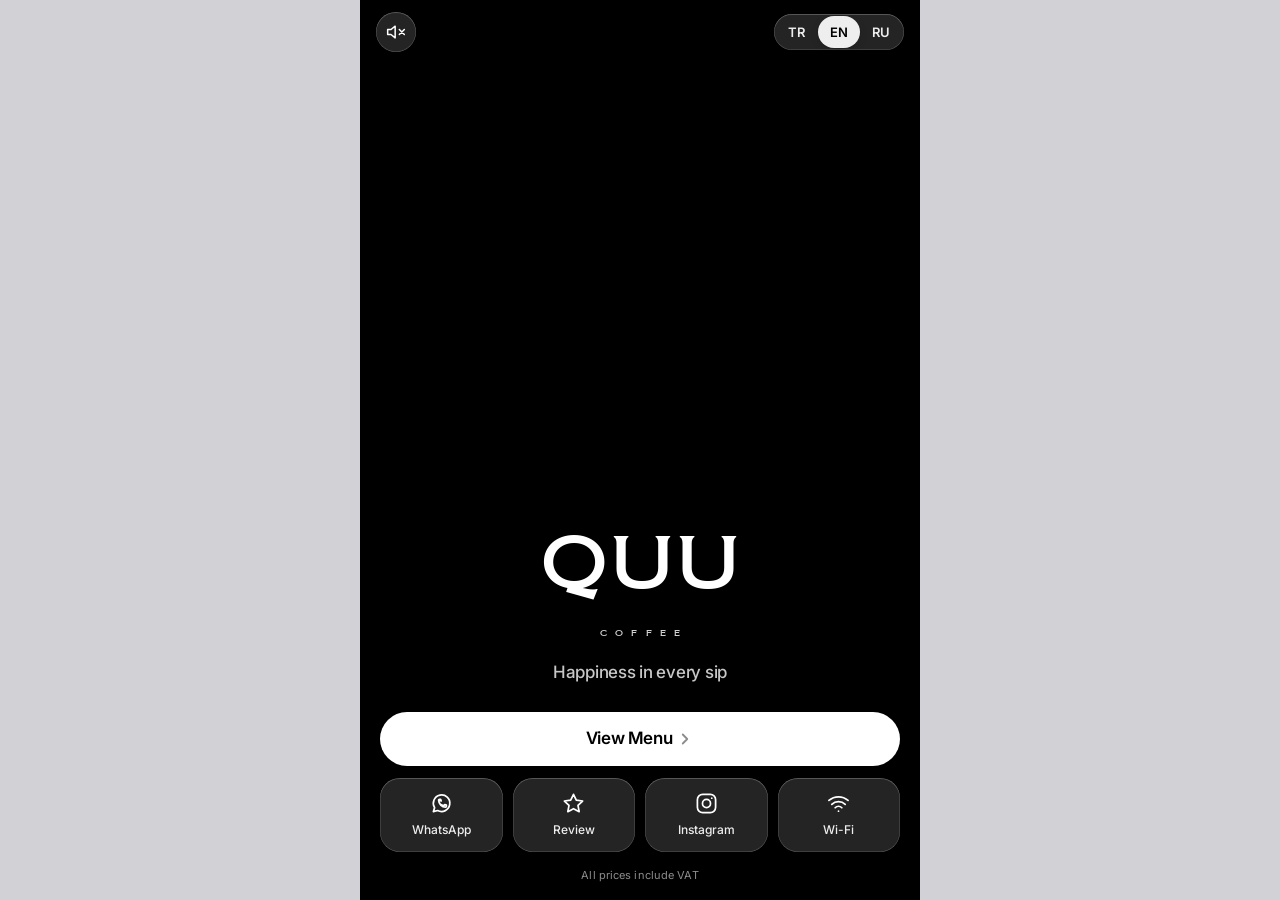
==== commit 7b3ac53d: "Menü Apple tasarım diliyle yeniden tasarlandı - iOS tarzı büyük başlık, buzlu cam gezinme çubuğu ve " ====
--- a/index.html
+++ b/index.html
@@ -3,120 +3,98 @@
 <head>
   <meta charset="UTF-8" />
   <meta name="viewport" content="width=device-width, initial-scale=1, viewport-fit=cover" />
-  <meta name="theme-color" content="#0B2E4A" />
+  <meta name="theme-color" content="#000000" id="themeColor" />
+  <meta name="color-scheme" content="light dark" />
   <meta name="description" content="QUU Coffee dijital menü — Türkçe, English, Русский" />
-  <title>QUU Coffee Menü</title>
+  <title>QUU Coffee</title>
   <link rel="preconnect" href="https://fonts.googleapis.com" />
   <link rel="preconnect" href="https://fonts.gstatic.com" crossorigin />
-  <link href="https://fonts.googleapis.com/css2?family=Manrope:wght@400;500;600;700;800&family=Playfair+Display:ital,wght@0,500;0,700;1,500&display=swap" rel="stylesheet" />
+  <link href="https://fonts.googleapis.com/css2?family=Inter:wght@400;500;600;700&display=swap" rel="stylesheet" />
   <link rel="stylesheet" href="styles.css" />
 </head>
 <body>
 
-  <!-- ================= SPLASH ================= -->
+<div id="app">
+
+  <!-- ================= KARŞILAMA ================= -->
   <section id="splash" class="screen active" aria-label="QUU Coffee">
     <video id="bgVideo" class="splash-video" src="video/0926.mp4" autoplay muted loop playsinline preload="auto"></video>
-    <div class="splash-shade"></div>
+    <div class="splash-scrim"></div>
 
     <header class="splash-top">
-      <button id="soundBtn" class="icon-btn lg-btn lg-dark" aria-label="Ses"><span class="lg-glass"></span><span class="lg-shadow"></span><span class="lg-content" id="soundIco" data-ico="volx"></span></button>
-      <div class="lang-switch lg-surface lg-dark" role="group" aria-label="Dil / Language / Язык"></div>
+      <button id="soundBtn" class="glass glass-circle" type="button" aria-label="Ses" aria-pressed="false"><span id="soundIco" data-ico="volx"></span></button>
+      <div class="seg seg-glass glass" data-seg></div>
     </header>
 
-    <div class="splash-center">
-      <div class="brand">
-        <svg class="brand-leaf" viewBox="0 0 64 24" aria-hidden="true"><path d="M32 22c-6-2-10-7-10-14 6 1 10 6 10 14Zm0 0c6-2 10-7 10-14-6 1-10 6-10 14Z" fill="currentColor"/><path d="M2 14h18M44 14h18" stroke="currentColor" stroke-width="1.2"/></svg>
-        <h1 class="brand-name">QUU</h1>
-        <p class="brand-sub">C O F F E E</p>
-      </div>
-      <p class="tagline" data-i18n="tagline"></p>
-    </div>
-
-    <div class="splash-bottom">
-      <a href="#/menu" class="cta lg-btn lg-dark" id="ctaMenu">
-        <span class="lg-glass"></span><span class="lg-shadow"></span>
-        <span class="lg-content cta-inner"><span data-i18n="viewMenu"></span><span class="cta-arrow" data-ico="arrowR"></span></span>
-      </a>
-      <nav class="quick" aria-label="Links">
-        <a class="quick-btn" id="qWa" target="_blank" rel="noopener"><span class="qi wa"><svg viewBox="0 0 24 24" aria-hidden="true"><path fill="#fff" d="M17.472 14.382c-.297-.149-1.758-.867-2.03-.967-.273-.099-.471-.148-.67.15-.197.297-.767.966-.94 1.164-.173.199-.347.223-.644.075-.297-.15-1.255-.463-2.39-1.475-.883-.788-1.48-1.761-1.653-2.059-.173-.297-.018-.458.13-.606.134-.133.298-.347.446-.52.149-.174.198-.298.298-.497.099-.198.05-.371-.025-.52-.075-.149-.669-1.612-.916-2.207-.242-.579-.487-.5-.669-.51-.173-.008-.371-.01-.57-.01-.198 0-.52.074-.792.372-.272.297-1.04 1.016-1.04 2.479 0 1.462 1.065 2.875 1.213 3.074.149.198 2.096 3.2 5.077 4.487.709.306 1.262.489 1.694.625.712.227 1.36.195 1.871.118.571-.085 1.758-.719 2.006-1.413.248-.694.248-1.289.173-1.413-.074-.124-.272-.198-.57-.347m-5.421 7.403h-.004a9.87 9.87 0 0 1-5.031-1.378l-.361-.214-3.741.982.998-3.648-.235-.374a9.86 9.86 0 0 1-1.51-5.26c.001-5.45 4.436-9.884 9.888-9.884 2.64 0 5.122 1.03 6.988 2.898a9.825 9.825 0 0 1 2.893 6.994c-.003 5.45-4.437 9.884-9.885 9.884m8.413-18.297A11.815 11.815 0 0 0 12.05 0C5.495 0 .16 5.335.157 11.892c0 2.096.547 4.142 1.588 5.945L.057 24l6.305-1.654a11.882 11.882 0 0 0 5.683 1.448h.005c6.554 0 11.89-5.335 11.893-11.893a11.821 11.821 0 0 0-3.48-8.413Z"/></svg></span><span class="ql" data-i18n="whatsapp"></span></a>
-        <a class="quick-btn" id="qGo" target="_blank" rel="noopener"><span class="qi go"><svg viewBox="0 0 48 48" aria-hidden="true"><path fill="#EA4335" d="M24 9.5c3.54 0 6.71 1.22 9.21 3.6l6.85-6.85C35.9 2.38 30.47 0 24 0 14.62 0 6.51 5.38 2.56 13.22l7.98 6.19C12.43 13.72 17.74 9.5 24 9.5z"/><path fill="#4285F4" d="M46.98 24.55c0-1.570-.15-3.09-.38-4.55H24v9.02h12.94c-.58 2.96-2.26 5.48-4.78 7.18l7.73 6c4.51-4.18 7.090-10.36 7.090-17.65z"/><path fill="#FBBC05" d="M10.53 28.59c-.48-1.45-.76-2.99-.76-4.59s.27-3.14.76-4.59l-7.98-6.19C.92 16.46 0 20.12 0 24c0 3.88.92 7.54 2.56 10.78l7.97-6.19z"/><path fill="#34A853" d="M24 48c6.48 0 11.93-2.13 15.89-5.81l-7.73-6c-2.15 1.45-4.92 2.3-8.16 2.3-6.26 0-11.57-4.22-13.47-9.910l-7.98 6.19C6.51 42.62 14.62 48 24 48z"/></svg><span class="q-stars" aria-hidden="true"><svg viewBox="0 0 24 24"><path d="M12 2.5l2.9 6 6.6.9-4.8 4.6 1.2 6.5L12 17.4l-5.9 3.1 1.2-6.5L2.5 9.4l6.6-.9z"/></svg><svg viewBox="0 0 24 24"><path d="M12 2.5l2.9 6 6.6.9-4.8 4.6 1.2 6.5L12 17.4l-5.9 3.1 1.2-6.5L2.5 9.4l6.6-.9z"/></svg><svg viewBox="0 0 24 24"><path d="M12 2.5l2.9 6 6.6.9-4.8 4.6 1.2 6.5L12 17.4l-5.9 3.1 1.2-6.5L2.5 9.4l6.6-.9z"/></svg><svg viewBox="0 0 24 24"><path d="M12 2.5l2.9 6 6.6.9-4.8 4.6 1.2 6.5L12 17.4l-5.9 3.1 1.2-6.5L2.5 9.4l6.6-.9z"/></svg><svg viewBox="0 0 24 24"><path d="M12 2.5l2.9 6 6.6.9-4.8 4.6 1.2 6.5L12 17.4l-5.9 3.1 1.2-6.5L2.5 9.4l6.6-.9z"/></svg></span></span><span class="ql" data-i18n="review"></span></a>
-        <a class="quick-btn" id="qIg" target="_blank" rel="noopener"><span class="qi ig"><svg viewBox="0 0 24 24" aria-hidden="true"><rect x="2.6" y="2.6" width="18.8" height="18.8" rx="5.6" fill="none" stroke="#fff" stroke-width="2.2"/><circle cx="12" cy="12" r="4.4" fill="none" stroke="#fff" stroke-width="2.2"/><circle cx="17.4" cy="6.6" r="1.35" fill="#fff"/></svg></span><span class="ql">Instagram</span></a>
-        <button class="quick-btn" id="qWifi" type="button"><span class="qi wf"><svg viewBox="0 0 24 24" aria-hidden="true"><path fill="#fff" d="M1 9l2 2c4.97-4.97 13.03-4.97 18 0l2-2C16.93 2.93 7.08 2.93 1 9zm8 8l3 3 3-3c-1.65-1.66-4.34-1.66-6 0zm-4-4l2 2c2.76-2.76 7.24-2.76 10 0l2-2C15.14 9.14 8.87 9.14 5 13z"/></svg></span><span class="ql">Wi-Fi</span></button>
+    <div class="splash-body">
+      <h1 class="brand-name intro" style="--d:80">QUU</h1>
+      <p class="brand-sub intro" style="--d:200">COFFEE</p>
+      <p class="tagline intro" style="--d:320" data-i18n="tagline"></p>
+      <a href="#/menu" class="btn-primary intro" style="--d:440"><span data-i18n="viewMenu"></span><span data-ico="chev"></span></a>
+      <nav class="actions intro" style="--d:540" aria-label="Links">
+        <a class="action glass" id="qWa" target="_blank" rel="noopener"><span data-ico="wa"></span><span class="action-l" data-i18n="whatsapp"></span></a>
+        <a class="action glass" id="qGo" target="_blank" rel="noopener"><span data-ico="star"></span><span class="action-l" data-i18n="review"></span></a>
+        <a class="action glass" id="qIg" target="_blank" rel="noopener"><span data-ico="ig"></span><span class="action-l">Instagram</span></a>
+        <button class="action glass" id="qWifi" type="button"><span data-ico="wifi"></span><span class="action-l">Wi-Fi</span></button>
       </nav>
-      <p class="vat" data-i18n="vat"></p>
+      <p class="vat intro" style="--d:640" data-i18n="vat"></p>
     </div>
   </section>
 
-  <!-- ================= CATEGORIES ================= -->
+  <!-- ================= MENÜ ================= -->
   <section id="menu" class="screen" aria-label="Menu">
-    <header class="bar">
-      <a href="#/" class="icon-btn lg-btn" aria-label="Home"><span class="lg-glass"></span><span class="lg-shadow"></span><span class="lg-content" data-ico="home"></span></a>
-      <div class="bar-title"><span class="mini-brand">QUU</span><span class="mini-sub">COFFEE</span></div>
-      <div class="lang-switch lg-surface compact" role="group"></div>
+    <header class="nav">
+      <a href="#/" class="nav-back"><span data-ico="chevL"></span><span data-i18n="home"></span></a>
+      <span class="nav-title" data-i18n="menuTitle"></span>
+      <div class="seg seg-compact" data-seg></div>
     </header>
-    <div class="search-wrap">
+    <main class="scroll" id="menuScroll">
+      <h1 class="large-title" data-i18n="menuTitle"></h1>
       <label class="search">
         <span data-ico="search"></span>
-        <input type="search" id="searchMenu" autocomplete="off" data-i18n-ph="searchPh" />
-        <button class="search-clear" type="button" data-ico="x" aria-label="Clear" hidden></button>
+        <input type="search" id="search" autocomplete="off" enterkeyhint="search" data-i18n-ph="searchPh" />
+        <button class="search-clear" id="searchClear" type="button" data-ico="x" aria-label="Clear" hidden></button>
       </label>
-    </div>
-    <main class="scroll" id="menuScroll">
-      <h2 class="section-h" data-i18n="categories"></h2>
-      <div class="cat-grid" id="catGrid"></div>
-      <div class="results" id="menuResults" hidden></div>
+      <div id="menuNormal">
+        <h2 class="group-h" data-i18n="featured"></h2>
+        <div class="featured" id="featured"></div>
+        <h2 class="group-h" data-i18n="categories"></h2>
+        <div class="list" id="catList"></div>
+      </div>
+      <div id="menuResults" hidden></div>
       <p class="foot-note" data-i18n="disclaimer"></p>
     </main>
   </section>
 
-  <!-- ================= CATEGORY ================= -->
+  <!-- ================= KATEGORİ ================= -->
   <section id="category" class="screen" aria-label="Category">
-    <header class="bar">
-      <a href="#/menu" class="icon-btn lg-btn" aria-label="Back"><span class="lg-glass"></span><span class="lg-shadow"></span><span class="lg-content" data-ico="back"></span></a>
-      <div class="bar-title"><span class="mini-brand">QUU</span><span class="mini-sub">COFFEE</span></div>
-      <div class="lang-switch lg-surface compact" role="group"></div>
+    <header class="nav">
+      <a href="#/menu" class="nav-back"><span data-ico="chevL"></span><span data-i18n="menuTitle"></span></a>
+      <span class="nav-title" id="catNavTitle"></span>
+      <div class="seg seg-compact" data-seg></div>
     </header>
-    <div class="search-wrap">
-      <label class="search">
-        <span data-ico="search"></span>
-        <input type="search" id="searchCat" autocomplete="off" data-i18n-ph="searchPh" />
-        <button class="search-clear" type="button" data-ico="x" aria-label="Clear" hidden></button>
-      </label>
-    </div>
-    <nav class="chips" id="chips" aria-label="Categories"></nav>
     <main class="scroll" id="catScroll">
+      <h1 class="large-title" id="catTitle"></h1>
+      <p class="large-sub" id="catSub" hidden></p>
+      <nav class="chips" id="chips" aria-label="Categories"></nav>
       <div id="catBody"></div>
-      <div class="results" id="catResults" hidden></div>
-      <div class="legend" id="legend"></div>
       <p class="foot-note" data-i18n="disclaimer"></p>
     </main>
   </section>
 
-  <!-- ================= BOTTOM SHEET ================= -->
-  <div class="sheet-backdrop" id="backdrop" hidden></div>
-  <div class="sheet" id="sheet" role="dialog" aria-modal="true" hidden>
-    <div class="sheet-grip"></div>
-    <button class="icon-btn lg-btn sheet-close" id="sheetClose" aria-label="Close"><span class="lg-glass"></span><span class="lg-shadow"></span><span class="lg-content" data-ico="x"></span></button>
-    <div class="sheet-body" id="sheetBody"></div>
-  </div>
+</div>
 
-  <!-- Liquid Glass SVG filtresi (LiquidButton > GlassFilter) -->
-  <svg width="0" height="0" style="position:absolute" aria-hidden="true">
-    <defs>
-      <filter id="container-glass" x="0%" y="0%" width="100%" height="100%" color-interpolation-filters="sRGB">
-        <feTurbulence type="fractalNoise" baseFrequency="0.05 0.05" numOctaves="1" seed="1" result="turbulence" />
-        <feGaussianBlur in="turbulence" stdDeviation="2" result="blurredNoise" />
-        <feDisplacementMap in="SourceGraphic" in2="blurredNoise" scale="70" xChannelSelector="R" yChannelSelector="B" result="displaced" />
-        <feGaussianBlur in="displaced" stdDeviation="4" result="finalBlur" />
-        <feComposite in="finalBlur" in2="finalBlur" operator="over" />
-      </filter>
-    </defs>
-  </svg>
+<!-- ================= ALT PANEL ================= -->
+<div class="scrim" id="scrim" hidden></div>
+<div class="sheet" id="sheet" role="dialog" aria-modal="true" aria-labelledby="sheetTitle" hidden>
+  <div class="sheet-grabber"></div>
+  <button class="sheet-close" id="sheetClose" type="button" data-ico="x" aria-label="Kapat"></button>
+  <div id="sheetBody"></div>
+</div>
 
-  <div class="toast" id="toast" role="status" aria-live="polite"></div>
+<div class="hud" id="hud" role="status" aria-live="polite"></div>
 
-  <script src="https://cdnjs.cloudflare.com/ajax/libs/gsap/3.12.5/gsap.min.js"></script>
-  <script src="data.js"></script>
-  <script src="app.js"></script>
+<script src="data.js"></script>
+<script src="app.js"></script>
 </body>
 </html>
--- a/styles.css
+++ b/styles.css
@@ -1,464 +1,471 @@
 /* =========================================================
-   QUU COFFEE — Alaçatı & Belek paleti
-   Ege turkuazı · badana beyazı · begonvil pembesi · kum · zeytin
+   QUU COFFEE — QR Menü
+   Apple İnsan Arayüzü Yönergeleri esinli: sistem yazı tipi,
+   gruplu listeler, büyük başlık, buzlu cam katmanlar, açık/koyu mod.
    ========================================================= */
-/* Royal Maison (Honestype) — yalnızca temel Latin karakterler içerir.
-   Bu yüzden sadece marka ve tamamen desteklenen metinlerde kullanılır;
-   Türkçe/Rusça özel harf içeren metinler (.no-rm) tamamen Playfair ile gösterilir. */
+/* Royal Maison yalnızca temel Latin harfleri içerir → sadece "QUU / COFFEE" logosunda kullanılır. */
 @font-face { font-family: "Royal Maison Serif"; src: url("fonts/royal-maison-serif.ttf") format("truetype"); font-display: swap; }
-@font-face { font-family: "Royal Maison Script"; src: url("fonts/royal-maison-script.ttf") format("truetype"); font-display: swap; }
 
 :root {
-  --navy: #0B2E4A;
-  --navy-2: #133F63;
-  --sea: #0A7C87;
-  --sea-lt: #43C3CB;
-  --bougain: #C23B75;
-  --bougain-lt: #F3B6CF;
-  --sand: #EFE3CF;
-  --sand-2: #E4D2B4;
-  --stone: #FAF6EF;
-  --white: #FFFFFF;
-  --olive: #66793A;
-  --terracotta: #BD5F36;
-  --gold: #C9A45C;
-  --ink: #13293D;
-  --muted: #5A6A77;
-  --line: rgba(19, 41, 61, .1);
-
-  --r-sm: 12px;
-  --r-md: 18px;
-  --r-lg: 26px;
-  --shadow-sm: 0 2px 8px rgba(11, 46, 74, .06);
-  --shadow-md: 0 10px 30px -12px rgba(11, 46, 74, .28);
-  --ease: cubic-bezier(.22, 1, .36, 1);
-
-  --f-display: "Playfair Display", Georgia, serif;
-  --f-brand: "Royal Maison Serif", "Playfair Display", Georgia, serif;
-  --f-script: "Royal Maison Script", "Playfair Display", Georgia, serif;
-  --f-body: "Manrope", system-ui, -apple-system, "Segoe UI", sans-serif;
+  color-scheme: light dark;
+
+  /* iOS sistem renkleri — açık */
+  --bg: #F2F2F7;
+  --card: #FFFFFF;
+  --sheet-bg: #F2F2F7;
+  --sheet-card: #FFFFFF;
+  --label: #1C1C1E;
+  --label-2: rgba(60, 60, 67, .62);
+  --label-3: rgba(60, 60, 67, .3);
+  --sep: rgba(60, 60, 67, .22);
+  --fill: rgba(118, 118, 128, .12);
+  --pressed: rgba(0, 0, 0, .07);
+  --thumb: #FFFFFF;
+  --material: rgba(242, 242, 247, .8);
+  --tint: #0A7C87;             /* Ege turkuazı — marka vurgusu */
+  --tint-bg: rgba(10, 124, 135, .12);
+  --orange: #FF9500;
+  --green: #34C759;
+  --desk: #D1D1D6;
+
+  /* Kategori renkleri (Ayarlar uygulaması tarzı ikon kareleri) */
+  --tone-navy: linear-gradient(180deg, #3574A8, #1B4F7C);
+  --tone-sea: linear-gradient(180deg, #22A9B3, #0A7C87);
+  --tone-sand: linear-gradient(180deg, #D9AE6A, #B98A4C);
+  --tone-olive: linear-gradient(180deg, #8AA455, #62783A);
+  --tone-bougain: linear-gradient(180deg, #E0679A, #BC3A70);
+  --tone-terracotta: linear-gradient(180deg, #DE8558, #B95C33);
+
+  --ease-out: cubic-bezier(.23, 1, .32, 1);
+  --ease-sheet: cubic-bezier(.32, .72, 0, 1);
+
+  --font: -apple-system, BlinkMacSystemFont, "SF Pro Text", "Inter", system-ui, "Segoe UI", Roboto, sans-serif;
+  --font-brand: "Royal Maison Serif", "Times New Roman", serif;
+
   --safe-t: env(safe-area-inset-top, 0px);
   --safe-b: env(safe-area-inset-bottom, 0px);
-}
-
-* { box-sizing: border-box; margin: 0; padding: 0; -webkit-tap-highlight-color: transparent; }
-html, body { height: 100%; }
+  --nav-h: 52px;
+}
+
+@media (prefers-color-scheme: dark) {
+  :root {
+    --bg: #000000;
+    --card: #1C1C1E;
+    --sheet-bg: #1C1C1E;
+    --sheet-card: #2C2C2E;
+    --label: #FFFFFF;
+    --label-2: rgba(235, 235, 245, .62);
+    --label-3: rgba(235, 235, 245, .3);
+    --sep: rgba(84, 84, 88, .6);
+    --fill: rgba(118, 118, 128, .24);
+    --pressed: rgba(255, 255, 255, .09);
+    --thumb: #636366;
+    --material: rgba(10, 10, 12, .74);
+    --tint: #4FC8D0;
+    --tint-bg: rgba(79, 200, 208, .16);
+    --orange: #FF9F0A;
+    --green: #30D158;
+    --desk: #111113;
+  }
+}
+
+/* ---------- Temel ---------- */
+*, *::before, *::after { box-sizing: border-box; margin: 0; padding: 0; }
+html { -webkit-text-size-adjust: 100%; height: 100%; }
 body {
-  font-family: var(--f-body);
-  color: var(--ink);
-  background: var(--stone);
-  overflow: hidden;
-  -webkit-font-smoothing: antialiased;
+  height: 100%; overflow: hidden;
+  font-family: var(--font); font-size: 17px; line-height: 1.29; letter-spacing: -.012em;
+  color: var(--label); background: #000;
+  -webkit-font-smoothing: antialiased; -moz-osx-font-smoothing: grayscale;
+  -webkit-tap-highlight-color: transparent;
 }
 a { color: inherit; text-decoration: none; }
-button { font: inherit; color: inherit; background: none; border: 0; cursor: pointer; }
+button { font: inherit; color: inherit; background: none; border: 0; cursor: pointer; letter-spacing: inherit; }
+a, button { touch-action: manipulation; -webkit-user-select: none; user-select: none; -webkit-touch-callout: none; }
 svg { display: block; }
 [hidden] { display: none !important; }
-:focus-visible { outline: 3px solid var(--sea-lt); outline-offset: 2px; border-radius: 10px; }
-
-.ico { width: 22px; height: 22px; stroke: currentColor; fill: none; stroke-width: 1.9; stroke-linecap: round; stroke-linejoin: round; }
-
-/* ---------- Screens ---------- */
-.screen {
-  position: fixed; inset: 0;
-  display: flex; flex-direction: column;
-  visibility: hidden; opacity: 0;
+:focus-visible { outline: 2px solid var(--tint); outline-offset: 2px; border-radius: 10px; }
+
+.ico { width: 22px; height: 22px; flex: none; stroke: currentColor; fill: none; stroke-width: 1.8; stroke-linecap: round; stroke-linejoin: round; }
+
+/* ---------- Uygulama çerçevesi ---------- */
+#app {
+  position: fixed; inset: 0; max-width: 560px; margin: 0 auto;
+  overflow: hidden; background: var(--bg);
+  transform-origin: 50% 0;
+  transition: transform .36s var(--ease-sheet), border-radius .36s var(--ease-sheet);
+}
+@media (min-width: 561px) { body { background: var(--desk); } }
+
+.screen { position: absolute; inset: 0; background: var(--bg); visibility: hidden; }
+.screen.active { visibility: visible; }
+.screen.pushing { box-shadow: -12px 0 32px rgba(0, 0, 0, .14); }
+
+/* ================= KARŞILAMA ================= */
+#splash { display: flex; flex-direction: column; background: #000; color: #fff; }
+.splash-video { position: absolute; inset: 0; width: 100%; height: 100%; object-fit: cover; }
+.splash-scrim {
+  position: absolute; inset: 0;
+  background: linear-gradient(180deg, rgba(0,0,0,.42) 0%, rgba(0,0,0,0) 20%, rgba(0,0,0,0) 38%, rgba(0,0,0,.5) 62%, rgba(0,0,0,.86) 100%);
+}
+
+/* Koyu cam malzeme (video üzerinde) */
+.glass {
+  background: rgba(255, 255, 255, .14);
+  -webkit-backdrop-filter: blur(24px) saturate(180%);
+  backdrop-filter: blur(24px) saturate(180%);
+  box-shadow: inset 0 0 0 .5px rgba(255, 255, 255, .24), inset 0 1px 0 rgba(255, 255, 255, .12);
+}
+.splash-top {
+  position: relative; z-index: 1;
+  display: flex; justify-content: space-between; align-items: center;
+  padding: calc(12px + var(--safe-t)) 16px 0;
+}
+.glass-circle { width: 40px; height: 40px; border-radius: 50%; display: grid; place-items: center; color: #fff; transition: transform .16s var(--ease-out); }
+.glass-circle .ico { width: 20px; height: 20px; }
+.glass-circle:active { transform: scale(.92); }
+
+.splash-body {
+  position: relative; z-index: 1; margin-top: auto;
+  display: flex; flex-direction: column; align-items: center; text-align: center;
+  padding: 0 20px calc(18px + var(--safe-b));
+}
+.brand-name {
+  font-family: var(--font-brand); font-weight: 400;
+  font-size: clamp(76px, 24vw, 108px); line-height: .9; letter-spacing: .04em; padding-left: .04em;
+  text-shadow: 0 8px 40px rgba(0, 0, 0, .35);
+}
+.brand-sub { margin-top: 12px; font-family: var(--font-brand); font-size: 13px; letter-spacing: .62em; padding-left: .62em; color: rgba(255, 255, 255, .82); }
+.tagline { margin: 20px 0 28px; font-size: 17px; font-weight: 500; letter-spacing: -.015em; color: rgba(255, 255, 255, .78); }
+
+.btn-primary {
+  display: flex; align-items: center; justify-content: center; gap: 4px;
+  width: 100%; height: 54px; border-radius: 999px;
+  background: #fff; color: #000;
+  font-size: 17px; font-weight: 600; letter-spacing: -.022em;
+  transition: transform .16s var(--ease-out);
+}
+.btn-primary .ico { width: 18px; height: 18px; stroke-width: 2.4; opacity: .45; }
+.btn-primary:active { transform: scale(.97); }
+
+.actions { display: grid; grid-template-columns: repeat(4, 1fr); gap: 10px; width: 100%; margin-top: 12px; }
+.action {
+  min-width: 0; height: 74px; border-radius: 20px;
+  display: flex; flex-direction: column; align-items: center; justify-content: center; gap: 7px;
+  color: #fff; transition: transform .16s var(--ease-out);
+}
+.action .ico { width: 23px; height: 23px; }
+.action:active { transform: scale(.95); }
+.action-l { max-width: 100%; padding: 0 4px; font-size: 12px; font-weight: 500; letter-spacing: 0; white-space: nowrap; overflow: hidden; text-overflow: ellipsis; color: rgba(255, 255, 255, .92); }
+.vat { margin-top: 16px; font-size: 11px; letter-spacing: .01em; color: rgba(255, 255, 255, .55); }
+
+/* İlk açılış: katmanlar yukarı doğru netleşerek belirir (yalnızca bir kez) */
+#splash.intro .splash-video { animation: fade-in 1.2s ease both; }
+#splash.intro .intro { animation: rise .9s var(--ease-out) both; animation-delay: calc(var(--d, 0) * 1ms); }
+#splash.intro .splash-top { animation: fade-in .8s ease .5s both; }
+@keyframes rise { from { opacity: 0; transform: translateY(18px); filter: blur(8px); } }
+@keyframes fade-in { from { opacity: 0; } }
+
+/* ================= SEGMENT KONTROL (dil) ================= */
+.seg {
+  position: relative; isolation: isolate;
+  display: grid; grid-template-columns: repeat(3, 1fr);
+  padding: 2px; border-radius: 999px; background: var(--fill);
+}
+.seg button {
+  position: relative; z-index: 1;
+  height: 32px; min-width: 42px; padding: 0 10px; border-radius: 999px;
+  font-size: 13px; font-weight: 600; letter-spacing: .01em; color: var(--label);
+  transition: color .2s ease;
+}
+.seg-thumb {
+  position: absolute; z-index: 0; top: 2px; bottom: 2px; left: 2px;
+  width: calc((100% - 4px) / 3); border-radius: 999px;
+  background: var(--thumb);
+  box-shadow: 0 3px 8px rgba(0, 0, 0, .12), 0 0 0 .5px rgba(0, 0, 0, .04);
+  transform: translateX(calc(var(--i, 0) * 100%));
+  transition: transform .32s var(--ease-out);
+}
+.seg-glass { background: rgba(255, 255, 255, .14); }
+.seg-glass button { color: rgba(255, 255, 255, .92); }
+.seg-glass button[aria-pressed="true"] { color: #000; }
+.seg-glass .seg-thumb { background: rgba(255, 255, 255, .92); }
+.seg-compact button { height: 28px; min-width: 30px; padding: 0 5px; font-size: 12px; }
+
+/* ================= GEZİNME ÇUBUĞU ================= */
+.nav {
+  position: absolute; z-index: 5; top: 0; left: 0; right: 0; isolation: isolate;
+  height: calc(var(--nav-h) + var(--safe-t)); padding: var(--safe-t) 10px 0 6px;
+  display: grid; grid-template-columns: minmax(0, 1fr) auto minmax(0, 1fr); align-items: center; gap: 8px;
+}
+.nav::before { /* buzlu cam — içerik altından kayar */
+  content: ""; position: absolute; inset: 0; z-index: -1;
+  background: var(--material);
+  -webkit-backdrop-filter: blur(20px) saturate(180%); backdrop-filter: blur(20px) saturate(180%);
+  box-shadow: 0 .5px 0 var(--sep);
+  opacity: 0; transition: opacity .2s ease;
+}
+.screen.scrolled .nav::before { opacity: 1; }
+#category .nav::before { box-shadow: none; }
+.nav-back {
+  justify-self: start; display: inline-flex; align-items: center; min-width: 0;
+  height: 44px; padding-right: 8px; color: var(--tint); font-size: 17px; letter-spacing: -.02em;
+  transition: opacity .2s ease;
+}
+.nav-back .ico { width: 26px; height: 26px; stroke-width: 2.2; }
+.nav-back span:last-child { white-space: nowrap; overflow: hidden; text-overflow: ellipsis; }
+.nav-back:active { opacity: .35; transition: none; }
+.nav-title {
+  max-width: calc(100vw - 240px); min-width: 0;
+  font-size: 17px; font-weight: 600; letter-spacing: -.022em; text-align: center;
+  white-space: nowrap; overflow: hidden; text-overflow: ellipsis;
+  opacity: 0; transform: translateY(6px);
+  transition: opacity .2s ease, transform .25s var(--ease-out);
+}
+.screen.title-in .nav-title { opacity: 1; transform: none; }
+.nav .seg { justify-self: end; }
+
+/* ================= KAYDIRMA ALANI ================= */
+.scroll {
+  position: absolute; inset: 0; overflow-y: auto; overscroll-behavior-y: contain;
+  -webkit-overflow-scrolling: touch;
+  padding: calc(var(--nav-h) + var(--safe-t)) 16px calc(36px + var(--safe-b));
+}
+.large-title { margin: 0 4px 12px; font-size: 34px; line-height: 41px; font-weight: 700; letter-spacing: -.028em; }
+.large-sub { margin: -8px 4px 14px; font-size: 15px; color: var(--label-2); }
+
+.search {
+  display: flex; align-items: center; gap: 6px;
+  height: 38px; margin-bottom: 26px; padding: 0 8px;
+  border-radius: 12px; background: var(--fill); color: var(--label-2);
+}
+.search .ico { width: 18px; height: 18px; stroke-width: 2.2; }
+.search input {
+  flex: 1; min-width: 0; height: 100%;
+  border: 0; outline: 0; background: none;
+  font: inherit; font-size: 17px; color: var(--label); letter-spacing: -.02em;
+}
+.search input::placeholder { color: var(--label-2); }
+.search input::-webkit-search-cancel-button { display: none; }
+.search-clear { width: 22px; height: 22px; border-radius: 50%; display: grid; place-items: center; background: var(--label-3); color: var(--card); }
+.search-clear .ico { width: 12px; height: 12px; stroke-width: 3; }
+
+.group-h { margin: 0 4px 10px; font-size: 22px; font-weight: 700; letter-spacing: -.026em; }
+
+/* ---------- Öne çıkanlar ---------- */
+.featured {
+  display: flex; gap: 12px; overflow-x: auto;
+  margin: 0 -16px 30px; padding: 2px 16px 4px; scroll-padding: 0 16px;
+  scroll-snap-type: x mandatory; scrollbar-width: none; overscroll-behavior-x: contain;
+}
+.featured::-webkit-scrollbar { display: none; }
+.feat {
+  flex: 0 0 150px; scroll-snap-align: start;
+  display: flex; flex-direction: column; align-items: flex-start; text-align: left;
+  padding: 14px; border-radius: 20px; background: var(--card);
+  transition: transform .16s var(--ease-out);
+}
+.feat:active { transform: scale(.97); }
+.feat .squircle { margin-bottom: 26px; }
+.feat-name { font-size: 15px; font-weight: 600; line-height: 1.27; letter-spacing: -.018em; min-height: 2.54em; display: -webkit-box; -webkit-line-clamp: 2; -webkit-box-orient: vertical; overflow: hidden; }
+.feat-cat { max-width: 100%; margin-top: 2px; font-size: 13px; color: var(--label-2); white-space: nowrap; overflow: hidden; text-overflow: ellipsis; letter-spacing: -.005em; }
+.feat-price { margin-top: 10px; font-size: 15px; font-weight: 600; color: var(--tint); font-variant-numeric: tabular-nums; }
+
+/* ---------- İkon kareleri ---------- */
+.squircle { width: 30px; height: 30px; flex: none; border-radius: 8px; display: grid; place-items: center; color: #fff; background: var(--tone); }
+.squircle .ico { width: 18px; height: 18px; stroke-width: 2; }
+.squircle.lg { width: 44px; height: 44px; border-radius: 12px; }
+.squircle.lg .ico { width: 25px; height: 25px; }
+.squircle.xl { width: 64px; height: 64px; border-radius: 16px; }
+.squircle.xl .ico { width: 34px; height: 34px; stroke-width: 1.7; }
+.tone-navy { --tone: var(--tone-navy); }
+.tone-sea { --tone: var(--tone-sea); }
+.tone-sand { --tone: var(--tone-sand); }
+.tone-olive { --tone: var(--tone-olive); }
+.tone-bougain { --tone: var(--tone-bougain); }
+.tone-terracotta { --tone: var(--tone-terracotta); }
+
+/* ================= GRUPLU LİSTE ================= */
+.list { margin-bottom: 30px; border-radius: 16px; background: var(--card); overflow: hidden; }
+.row {
+  position: relative; display: flex; align-items: center; gap: 14px;
+  width: 100%; min-height: 50px; padding: 11px 16px;
+  text-align: left; color: var(--label);
+  transition: background-color .3s ease;
+}
+.row:active { background: var(--pressed); transition: none; }
+.row + .row::before { /* ince ayraç */
+  content: ""; position: absolute; top: 0; right: 0; left: 16px;
+  height: 1px; transform: scaleY(.5); transform-origin: top; background: var(--sep);
+}
+.row-title { flex: 1; min-width: 0; font-size: 17px; letter-spacing: -.022em; }
+.row-detail { font-size: 17px; color: var(--label-2); font-variant-numeric: tabular-nums; }
+.row .chev { width: 15px; height: 15px; margin-left: -6px; color: var(--label-3); stroke-width: 2.8; }
+.cat-row + .cat-row::before, .alg-row + .alg-row::before { left: 60px; }
+
+.list-head {
+  display: flex; justify-content: space-between; align-items: flex-end; gap: 12px;
+  padding: 0 16px 7px; font-size: 13px; color: var(--label-2); letter-spacing: -.005em;
+}
+.size-cols, .price.two { display: grid; grid-template-columns: repeat(2, 54px); text-align: center; }
+.size-cols { font-size: 12px; font-weight: 500; }
+
+/* ---------- Ürün satırı ---------- */
+.item { align-items: flex-start; gap: 10px; padding: 13px 16px; }
+.item-main { flex: 1; min-width: 0; display: flex; flex-direction: column; gap: 3px; }
+.item-name { display: flex; align-items: center; flex-wrap: wrap; gap: 6px; font-size: 17px; font-weight: 600; line-height: 1.25; letter-spacing: -.022em; }
+.badge { padding: 2px 7px; border-radius: 999px; background: var(--tint-bg); color: var(--tint); font-size: 11px; font-weight: 600; letter-spacing: 0; }
+.item-desc { font-size: 15px; line-height: 1.33; color: var(--label-2); letter-spacing: -.012em; display: -webkit-box; -webkit-line-clamp: 2; -webkit-box-orient: vertical; overflow: hidden; }
+.item-meta { display: flex; align-items: center; gap: 8px; margin-top: 4px; }
+.kcal { display: inline-flex; align-items: center; gap: 3px; font-size: 13px; color: var(--label-2); font-variant-numeric: tabular-nums; letter-spacing: 0; }
+.kcal .ico { width: 13px; height: 13px; color: var(--orange); stroke-width: 2.2; }
+.algs { display: inline-flex; gap: 4px; }
+.alg { width: 20px; height: 20px; flex: none; border-radius: 50%; display: grid; place-items: center; color: #fff; background: var(--c); }
+.alg .ico { width: 12px; height: 12px; stroke-width: 2.1; }
+.alg.lg { width: 30px; height: 30px; border-radius: 8px; }
+.alg.lg .ico { width: 18px; height: 18px; }
+.price { flex: none; padding-top: 1px; font-size: 17px; font-weight: 600; letter-spacing: -.02em; font-variant-numeric: tabular-nums; }
+.cur { margin-left: 2px; font-size: 13px; font-weight: 500; color: var(--label-2); }
+
+/* ---------- Kategori çipleri (yapışkan) ---------- */
+.chips {
+  position: sticky; z-index: 4; top: 0; /* kaydırma alanının üst iç boşluğu (= gezinme çubuğu) zaten hesaba katılır */
+  display: flex; gap: 8px; overflow-x: auto;
+  margin: 0 -16px 18px; padding: 6px 16px 10px;
+  background: var(--material);
+  -webkit-backdrop-filter: blur(20px) saturate(180%); backdrop-filter: blur(20px) saturate(180%);
+  scrollbar-width: none; overscroll-behavior-x: contain;
+  transition: box-shadow .2s ease;
+}
+.chips::-webkit-scrollbar { display: none; }
+.screen.title-in .chips { box-shadow: 0 .5px 0 var(--sep); }
+.chip {
+  flex: none; display: inline-flex; align-items: center;
+  height: 34px; padding: 0 14px; border-radius: 999px;
+  background: var(--fill); color: var(--label);
+  font-size: 15px; font-weight: 500; letter-spacing: -.015em; white-space: nowrap;
+  transition: background-color .2s ease, color .2s ease, transform .16s var(--ease-out);
+}
+.chip:active { transform: scale(.95); }
+.chip.on { background: var(--label); color: var(--bg); }
+
+/* ---------- Alerjen rehberi ---------- */
+.legend { display: flex; flex-wrap: wrap; gap: 10px 16px; margin-bottom: 8px; padding: 14px 16px; border-radius: 16px; background: var(--card); }
+.legend-item { display: inline-flex; align-items: center; gap: 7px; font-size: 14px; letter-spacing: -.01em; }
+.legend-item.dim { opacity: .4; }
+
+.foot-note { margin: 16px 16px 0; font-size: 12px; line-height: 1.42; color: var(--label-2); text-align: center; letter-spacing: 0; }
+.empty { padding: 56px 20px; text-align: center; color: var(--label-2); }
+.empty .ico { width: 44px; height: 44px; margin: 0 auto 12px; color: var(--label-3); }
+.empty p { font-size: 17px; font-weight: 600; color: var(--label); }
+
+/* ================= ALT PANEL ================= */
+.scrim { position: fixed; inset: 0; z-index: 40; background: rgba(0, 0, 0, .4); opacity: 0; transition: opacity .36s var(--ease-sheet); }
+.sheet {
+  --card: var(--sheet-card);
+  position: fixed; z-index: 50; left: 0; right: 0; bottom: 0;
   max-width: 560px; margin: 0 auto;
-  background: var(--stone);
-}
-.screen.active { visibility: visible; opacity: 1; }
-@media (min-width: 561px) { body { background: var(--sand); } .screen { box-shadow: 0 0 60px rgba(0,0,0,.15); } }
-
-/* ================= SPLASH ================= */
-#splash { background: var(--navy); color: #fff; overflow: hidden; }
-.splash-video {
-  position: absolute; inset: 0; width: 100%; height: 100%;
-  object-fit: cover;
-}
-.splash-shade {
-  position: absolute; inset: 0;
-  background:
-    linear-gradient(180deg, rgba(11,46,74,.55) 0%, rgba(11,46,74,.05) 28%, rgba(11,46,74,0) 45%, rgba(11,46,74,.55) 68%, rgba(8,30,50,.94) 100%);
-}
-.splash-top {
-  position: relative; z-index: 2;
-  display: flex; justify-content: space-between; align-items: center;
-  padding: calc(14px + var(--safe-t)) 16px 0;
-}
-.icon-btn {
-  width: 44px; height: 44px; border-radius: 50%;
-  display: grid; place-items: center;
-  transition: transform .2s var(--ease), background .2s;
-}
-.icon-btn:active { transform: scale(.9); }
-
-.lang-switch {
-  position: relative; display: flex; padding: 4px; border-radius: 999px; gap: 2px;
-}
-.lang-switch button {
-  position: relative; z-index: 1;
-  min-width: 44px; height: 36px; padding: 0 10px; border-radius: 999px;
-  font-size: 13px; font-weight: 700; letter-spacing: .06em;
-  transition: color .25s var(--ease);
-}
-.lang-switch .pill {
-  position: absolute; top: 4px; bottom: 4px; left: 4px; border-radius: 999px;
-  background: #fff; transition: transform .4s var(--ease), width .4s var(--ease);
-  box-shadow: 0 4px 12px rgba(0,0,0,.15);
-}
-#splash .lang-switch button { color: rgba(255,255,255,.9); }
-#splash .lang-switch button.on { color: var(--navy); }
-
-.splash-center {
-  position: relative; z-index: 2; flex: 1;
-  display: flex; flex-direction: column; align-items: center; justify-content: center;
-  text-align: center; padding: 0 24px;
-}
-.brand { display: flex; flex-direction: column; align-items: center; }
-.brand-leaf { width: 64px; color: var(--gold); margin-bottom: 6px; }
-.brand-name {
-  font-family: var(--f-brand); font-weight: 400;
-  font-size: clamp(64px, 20vw, 96px); line-height: .9; letter-spacing: .06em;
-  text-shadow: 0 6px 30px rgba(0,0,0,.35);
-}
-.brand-sub { margin-top: 10px; font-family: var(--f-brand); font-size: 15px; font-weight: 400; letter-spacing: .5em; padding-left: .5em; color: var(--sand); }
-.tagline {
-  margin-top: 18px; font-family: var(--f-script); font-size: 30px; line-height: 1.2;
-  color: #fff; opacity: .95; text-shadow: 0 2px 12px rgba(0,0,0,.4);
-}
-
-.splash-bottom {
-  position: relative; z-index: 2;
-  padding: 0 16px calc(18px + var(--safe-b));
-  display: flex; flex-direction: column; gap: 16px;
-}
-.cta {
-  position: relative; overflow: hidden;
-  display: flex; align-items: center; justify-content: center;
-  height: 60px; border-radius: 999px;
-  background: linear-gradient(135deg, rgba(10,124,135,.55) 0%, rgba(14,150,160,.35) 55%, rgba(67,195,203,.25) 100%);
-  color: #fff; font-size: 17px; font-weight: 800; letter-spacing: .02em;
-  text-shadow: 0 1px 8px rgba(0,0,0,.35);
-}
-.cta-inner { display: flex; align-items: center; justify-content: center; gap: 12px; }
-.cta::after { /* parıltı */
-  content: ""; position: absolute; z-index: 3; top: 0; bottom: 0; width: 40%; left: -60%;
-  background: linear-gradient(100deg, transparent, rgba(255,255,255,.45), transparent);
-  transform: skewX(-20deg);
-  animation: shine 3.6s var(--ease) 1.6s infinite;
-}
-@keyframes shine { 0% { left: -60%; } 40%, 100% { left: 130%; } }
-.cta-arrow { width: 34px; height: 34px; border-radius: 50%; background: rgba(255,255,255,.22); display: grid; place-items: center; }
-.cta-arrow .ico { width: 18px; height: 18px; stroke-width: 2.4; }
-
-/* Hızlı erişim: tek cam panel, gerçek marka logoları */
-.quick {
-  display: grid; grid-template-columns: repeat(4, 1fr);
-  padding: 12px 4px 11px; border-radius: 26px;
-  background: linear-gradient(180deg, rgba(255,255,255,.13), rgba(255,255,255,.05));
-  border: 1px solid rgba(255,255,255,.16);
-  backdrop-filter: blur(20px) saturate(160%); -webkit-backdrop-filter: blur(20px) saturate(160%);
-  box-shadow: 0 18px 40px -18px rgba(0,0,0,.55), inset 0 1px 0 rgba(255,255,255,.18);
-}
-.quick-btn {
-  position: relative;
-  display: flex; flex-direction: column; align-items: center; gap: 8px;
-  min-height: 44px; padding: 2px 2px 0;
-  color: #fff; text-align: center;
-}
-.quick-btn + .quick-btn::before { /* ince ayraç */
-  content: ""; position: absolute; left: 0; top: 12px; bottom: 16px; width: 1px;
-  background: linear-gradient(180deg, transparent, rgba(255,255,255,.18), transparent);
-}
-.ql { font-size: 11.5px; font-weight: 600; letter-spacing: .01em; color: rgba(255,255,255,.92); line-height: 1.15; }
-.qi {
-  position: relative; width: 50px; height: 50px; border-radius: 50%;
-  display: grid; place-items: center; overflow: hidden;
-  transition: transform .35s var(--ease);
-}
-.qi::after { /* üst parlaklık */
-  content: ""; position: absolute; inset: 0; border-radius: inherit; pointer-events: none;
-  background: linear-gradient(180deg, rgba(255,255,255,.28), rgba(255,255,255,0) 48%);
-}
-.qi svg { width: 26px; height: 26px; position: relative; z-index: 1; }
-.qi.wa { background: radial-gradient(120% 120% at 30% 15%, #5AF08F 0%, #25D366 45%, #128C7E 100%); box-shadow: 0 8px 18px -8px rgba(37,211,102,.9), inset 0 1px 0 rgba(255,255,255,.4); }
-.qi.go { background: #fff; box-shadow: 0 8px 18px -8px rgba(0,0,0,.6), inset 0 -2px 5px rgba(0,0,0,.08); }
-.qi.go svg { width: 21px; height: 21px; margin-top: -9px; }
-.qi.go::after { background: none; }
-.q-stars { position: absolute; bottom: 8px; left: 0; right: 0; display: flex; justify-content: center; gap: 1px; z-index: 1; }
-.q-stars svg { width: 6.5px; height: 6.5px; fill: #FBBC05; }
-.qi.ig { background: radial-gradient(circle at 30% 107%, #FDF497 0%, #FDF497 5%, #FD5949 45%, #D6249F 60%, #285AEB 90%); box-shadow: 0 8px 18px -8px rgba(214,36,159,.9), inset 0 1px 0 rgba(255,255,255,.35); }
-.qi.wf { background: radial-gradient(120% 120% at 30% 15%, #7BE3E9 0%, var(--sea-lt) 40%, var(--sea) 100%); box-shadow: 0 8px 18px -8px rgba(67,195,203,.9), inset 0 1px 0 rgba(255,255,255,.4); }
-.qi.wf svg { width: 24px; height: 24px; }
-.quick-btn.is-pressed .qi, .quick-btn:active .qi { transform: scale(.88); }
-@media (hover: hover) { .quick-btn:hover .qi { transform: translateY(-3px); } }
-.vat { margin-top: 2px; text-align: center; font-size: 11px; letter-spacing: .08em; color: rgba(255,255,255,.7); text-transform: uppercase; }
-
-/* ================= BAR / SEARCH ================= */
-.bar {
-  display: flex; align-items: center; justify-content: space-between; gap: 8px;
-  padding: calc(8px + var(--safe-t)) 12px 6px;
-  background: var(--stone);
-}
-.bar .icon-btn { color: var(--navy); }
-.bar-title { display: flex; flex-direction: column; align-items: center; line-height: 1; }
-.mini-brand { font-family: var(--f-brand); font-weight: 400; font-size: 24px; letter-spacing: .08em; color: var(--navy); }
-.mini-sub { font-family: var(--f-brand); font-size: 9px; font-weight: 400; letter-spacing: .45em; padding-left: .45em; color: var(--sea); margin-top: 3px; }
-.lang-switch.compact { padding: 3px; }
-.lang-switch.compact button { min-width: 36px; height: 38px; padding: 0 6px; font-size: 12px; color: var(--muted); }
-.lang-switch.compact button.on { color: #fff; }
-.lang-switch.compact .pill { top: 3px; bottom: 3px; left: 3px; background: var(--navy); }
-
-.search-wrap { padding: 6px 16px 10px; background: var(--stone); }
-.search {
-  display: flex; align-items: center; gap: 10px;
-  height: 50px; padding: 0 8px 0 16px; border-radius: 999px;
-  background: var(--white); border: 1.5px solid transparent;
-  box-shadow: var(--shadow-sm);
-  color: var(--muted);
-  transition: border-color .2s, box-shadow .2s;
-}
-.search:focus-within { border-color: var(--sea); box-shadow: 0 0 0 4px rgba(67,195,203,.2); }
-.search input {
-  flex: 1; min-width: 0; height: 100%; border: 0; outline: 0; background: none;
-  font: inherit; font-size: 16px; color: var(--ink);
-}
-.search input::placeholder { color: #8A98A3; }
-.search input::-webkit-search-cancel-button { display: none; }
-.search-clear { width: 36px; height: 36px; border-radius: 50%; display: grid; place-items: center; background: var(--sand); color: var(--navy); }
-.search-clear .ico { width: 16px; height: 16px; }
-
-.scroll { flex: 1; overflow-y: auto; overscroll-behavior: contain; padding: 4px 16px calc(28px + var(--safe-b)); -webkit-overflow-scrolling: touch; }
-
-.section-h {
-  font-family: var(--f-script); font-size: 34px; font-weight: 400; color: var(--navy);
-  margin: 6px 2px 14px; display: flex; align-items: center; gap: 10px;
-}
-.section-h::after { content: ""; flex: 1; height: 1px; background: linear-gradient(90deg, var(--gold), transparent); }
-
-/* ================= CATEGORY GRID ================= */
-.cat-grid { display: grid; grid-template-columns: 1fr 1fr; gap: 12px; }
-.cat-card {
-  position: relative; overflow: hidden; isolation: isolate;
-  min-height: 132px; padding: 16px; border-radius: var(--r-lg);
-  display: flex; flex-direction: column; justify-content: space-between;
-  color: #fff; box-shadow: var(--shadow-md);
-  transition: transform .25s var(--ease);
-}
-.cat-card:active { transform: scale(.96); }
-.cat-card.wide { grid-column: span 2; min-height: 112px; }
-.cat-card::before { /* Ege dalgası */
-  content: ""; position: absolute; right: -30px; bottom: -40px; width: 150px; height: 150px; z-index: -1;
-  border-radius: 50%; background: rgba(255,255,255,.12);
-  box-shadow: 0 0 0 18px rgba(255,255,255,.06), 0 0 0 38px rgba(255,255,255,.035);
-}
-.cat-ico { width: 46px; height: 46px; border-radius: 15px; display: grid; place-items: center; background: rgba(255,255,255,.2); border: 1px solid rgba(255,255,255,.28); }
-.cat-ico .ico { width: 24px; height: 24px; }
-.cat-name { font-family: var(--f-display); font-size: 19px; font-weight: 700; line-height: 1.15; margin-top: 12px; }
-.cat-count { font-size: 12px; font-weight: 600; opacity: .85; margin-top: 3px; }
-.cat-go { position: absolute; top: 14px; right: 14px; width: 28px; height: 28px; border-radius: 50%; background: rgba(255,255,255,.2); display: grid; place-items: center; }
-.cat-go .ico { width: 15px; height: 15px; stroke-width: 2.4; }
-
-.tone-navy { background: linear-gradient(145deg, #0B2E4A, #1D5A86); }
-.tone-sea { background: linear-gradient(145deg, #087580, #36B7C0); }
-.tone-bougain { background: linear-gradient(145deg, #A92C62, #DE5D93); }
-.tone-olive { background: linear-gradient(145deg, #55672D, #8FA253); }
-.tone-terracotta { background: linear-gradient(145deg, #A34E2A, #D98556); }
-.tone-sand { background: linear-gradient(145deg, #B98A4C, #D9B77E); }
-
-/* ================= CHIPS ================= */
-.chips {
-  display: flex; gap: 8px; overflow-x: auto; scroll-snap-type: x proximity;
-  padding: 2px 16px 12px; background: var(--stone);
-  scrollbar-width: none; position: relative;
-  border-bottom: 1px solid var(--line);
-}
-.chips::-webkit-scrollbar { display: none; }
-.chip {
-  flex: 0 0 auto; scroll-snap-align: center;
-  display: inline-flex; align-items: center; gap: 7px;
-  height: 42px; padding: 0 16px 0 12px; border-radius: 999px;
-  background: var(--white); color: var(--navy);
-  font-size: 14px; font-weight: 700; white-space: nowrap;
-  box-shadow: var(--shadow-sm); border: 1px solid var(--line);
-  transition: background .3s var(--ease), color .3s var(--ease), transform .2s var(--ease);
-}
-.chip .ico { width: 18px; height: 18px; }
-.chip:active { transform: scale(.94); }
-.chip.on { background: var(--navy); color: #fff; border-color: var(--navy); box-shadow: 0 8px 18px -8px rgba(11,46,74,.6); }
-
-/* ================= CATEGORY HERO + ITEMS ================= */
-.cat-hero {
-  position: relative; overflow: hidden; isolation: isolate;
-  margin: 14px 0 16px; padding: 20px; border-radius: var(--r-lg); color: #fff;
-  display: flex; align-items: center; gap: 14px;
-  box-shadow: var(--shadow-md);
-}
-.cat-hero::before { content: ""; position: absolute; right: -40px; top: -50px; width: 170px; height: 170px; border-radius: 50%; background: rgba(255,255,255,.12); z-index: -1; box-shadow: 0 0 0 22px rgba(255,255,255,.05); }
-.cat-hero h2 { font-family: var(--f-display); font-size: 26px; line-height: 1.1; }
-.cat-hero p { font-size: 13px; opacity: .9; margin-top: 4px; font-weight: 600; }
-
-.size-head { display: flex; justify-content: flex-end; gap: 6px; padding: 0 16px 6px 0; font-size: 11px; font-weight: 800; letter-spacing: .08em; color: var(--muted); text-transform: uppercase; }
-.size-head span { width: 64px; text-align: center; white-space: nowrap; }
-
-.items { display: flex; flex-direction: column; gap: 10px; }
-.item {
-  display: flex; gap: 12px; align-items: stretch; text-align: left; width: 100%;
-  padding: 14px 14px 14px 16px; border-radius: var(--r-md);
-  background: var(--white); border: 1px solid var(--line);
-  box-shadow: var(--shadow-sm);
-  transition: transform .2s var(--ease), box-shadow .2s;
-}
-.item:active { transform: scale(.985); box-shadow: none; }
-.item-main { flex: 1; min-width: 0; display: flex; flex-direction: column; gap: 6px; }
-.item-name { font-size: 16px; font-weight: 800; color: var(--navy); line-height: 1.25; display: flex; align-items: center; gap: 6px; flex-wrap: wrap; }
-.badge-pop { font-size: 10px; font-weight: 800; letter-spacing: .06em; text-transform: uppercase; padding: 3px 7px; border-radius: 999px; background: #FCE4EE; color: var(--bougain); }
-.item-desc { font-size: 13px; line-height: 1.45; color: var(--muted); display: -webkit-box; -webkit-line-clamp: 2; -webkit-box-orient: vertical; overflow: hidden; }
-.item-meta { display: flex; align-items: center; gap: 8px; flex-wrap: wrap; margin-top: 2px; }
-.kcal { display: inline-flex; align-items: center; gap: 4px; font-size: 12px; font-weight: 700; color: var(--terracotta); background: #FBEDE4; padding: 4px 8px; border-radius: 999px; }
-.kcal .ico { width: 13px; height: 13px; stroke-width: 2.2; }
-.alg-row { display: inline-flex; gap: 4px; }
-.alg-dot { width: 24px; height: 24px; border-radius: 50%; display: grid; place-items: center; color: #fff; }
-.alg-dot .ico { width: 14px; height: 14px; stroke-width: 2; }
-
-.prices { display: flex; gap: 6px; align-items: center; }
-.price { width: 64px; display: flex; flex-direction: column; align-items: center; justify-content: center; border-radius: 12px; background: var(--stone); padding: 8px 2px; }
-.price b { font-size: 16px; font-weight: 800; color: var(--navy); }
-.price small { font-size: 10px; font-weight: 700; color: var(--muted); letter-spacing: .05em; text-transform: uppercase; }
-.price.single { width: auto; padding: 8px 14px; background: var(--navy); }
-.price.single b { color: #fff; font-size: 17px; }
-
-.results-h { font-size: 12px; font-weight: 800; letter-spacing: .1em; text-transform: uppercase; color: var(--sea); margin: 18px 4px 8px; }
-.results-h:first-child { margin-top: 6px; }
-.empty { text-align: center; padding: 50px 20px; color: var(--muted); }
-.empty .ico { width: 44px; height: 44px; margin: 0 auto 12px; color: var(--sand-2); }
-
-.legend { margin-top: 22px; padding: 14px; border-radius: var(--r-md); background: var(--white); border: 1px dashed var(--sand-2); }
-.legend h3 { font-size: 12px; font-weight: 800; letter-spacing: .1em; text-transform: uppercase; color: var(--navy); margin-bottom: 10px; }
-.legend-list { display: flex; flex-wrap: wrap; gap: 8px 14px; }
-.legend-list span { display: inline-flex; align-items: center; gap: 6px; font-size: 12.5px; font-weight: 600; color: var(--ink); }
-.foot-note { font-size: 11.5px; line-height: 1.5; color: var(--muted); text-align: center; margin: 18px 8px 0; }
-
-/* ================= SHEET ================= */
-.sheet-backdrop { position: fixed; inset: 0; z-index: 40; background: rgba(8,30,50,.5); backdrop-filter: blur(3px); -webkit-backdrop-filter: blur(3px); }
-.sheet {
-  position: fixed; left: 0; right: 0; bottom: 0; z-index: 50;
-  max-width: 560px; margin: 0 auto; max-height: 88vh; overflow-y: auto;
-  background: var(--stone); border-radius: 28px 28px 0 0;
-  padding: 10px 20px calc(24px + var(--safe-b));
-  box-shadow: 0 -20px 50px rgba(0,0,0,.25);
-}
-.sheet-grip { width: 44px; height: 5px; border-radius: 5px; background: var(--sand-2); margin: 0 auto 8px; }
-.sheet-close { position: absolute; top: 12px; right: 12px; color: var(--navy); z-index: 2; }
-.sh-tag { display: inline-flex; align-items: center; gap: 6px; font-size: 11px; font-weight: 800; letter-spacing: .1em; text-transform: uppercase; color: var(--sea); margin-top: 10px; }
-.sh-title { font-family: var(--f-display); font-size: 30px; line-height: 1.1; color: var(--navy); margin: 6px 48px 10px 0; }
-.sh-desc { font-size: 15px; line-height: 1.6; color: var(--muted); }
-.sh-sizes { display: grid; grid-template-columns: repeat(auto-fit, minmax(120px, 1fr)); gap: 10px; margin: 18px 0; }
-.sh-size { padding: 14px; border-radius: var(--r-md); background: var(--white); border: 1px solid var(--line); }
-.sh-size small { display: block; font-size: 11px; font-weight: 800; letter-spacing: .08em; text-transform: uppercase; color: var(--muted); }
-.sh-size b { display: block; font-size: 24px; font-weight: 800; color: var(--navy); margin: 4px 0; }
-.sh-size .kcal { margin-top: 2px; }
-.sh-h { font-size: 12px; font-weight: 800; letter-spacing: .1em; text-transform: uppercase; color: var(--navy); margin: 6px 0 10px; }
-.sh-algs { display: flex; flex-wrap: wrap; gap: 8px; }
-.sh-alg { display: inline-flex; align-items: center; gap: 8px; padding: 6px 12px 6px 6px; border-radius: 999px; background: var(--white); border: 1px solid var(--line); font-size: 13px; font-weight: 700; }
-.sh-none { display: inline-flex; align-items: center; gap: 8px; font-size: 14px; font-weight: 600; color: var(--olive); background: #EEF2E3; padding: 8px 14px; border-radius: 999px; }
-.sh-note { margin-top: 18px; font-size: 12px; line-height: 1.5; color: var(--muted); padding: 12px; border-radius: var(--r-sm); background: var(--sand); }
+  max-height: calc(100vh - var(--safe-t) - 40px); max-height: calc(100dvh - var(--safe-t) - 40px);
+  overflow-y: auto; overscroll-behavior: contain;
+  padding: 8px 20px calc(28px + var(--safe-b));
+  border-radius: 28px 28px 0 0; background: var(--sheet-bg);
+  box-shadow: 0 -8px 40px rgba(0, 0, 0, .16);
+  transform: translate3d(0, 100%, 0);
+  transition: transform .36s var(--ease-sheet);
+}
+/* Açıkken: panel yukarı kayar, arka plan kartı geriye itilir (iOS kart sunumu) */
+body.sheet-open .sheet { transform: none; transition-duration: .5s; }
+body.sheet-open .scrim { opacity: 1; transition-duration: .5s; }
+body.sheet-open #app { transform: translateY(calc(var(--safe-t) + 8px)) scale(.94); border-radius: 16px; transition-duration: .5s; }
+body.sheet-dragging .sheet, body.sheet-dragging .scrim, body.sheet-dragging #app { transition: none; }
+
+.sheet-grabber { width: 36px; height: 5px; margin: 0 auto 12px; border-radius: 3px; background: var(--label-3); }
+.sheet-close {
+  position: absolute; top: 16px; right: 16px;
+  width: 30px; height: 30px; border-radius: 50%;
+  display: grid; place-items: center; background: var(--fill); color: var(--label-2);
+  transition: transform .16s var(--ease-out);
+}
+.sheet-close .ico { width: 14px; height: 14px; stroke-width: 2.8; }
+.sheet-close:active { transform: scale(.9); }
+.sheet .squircle.xl { margin-top: 8px; }
+.eyebrow { display: block; margin-top: 16px; font-size: 13px; font-weight: 600; letter-spacing: .03em; text-transform: uppercase; color: var(--tint); }
+.sh-title { margin: 4px 40px 8px 0; font-size: 28px; line-height: 34px; font-weight: 700; letter-spacing: -.028em; }
+.sh-desc { margin-bottom: 22px; font-size: 17px; line-height: 1.41; color: var(--label-2); letter-spacing: -.018em; }
+.sizes { display: grid; grid-template-columns: repeat(auto-fit, minmax(130px, 1fr)); gap: 10px; margin-bottom: 30px; }
+.size { display: flex; flex-direction: column; gap: 2px; padding: 14px 16px; border-radius: 16px; background: var(--card); }
+.size-label { font-size: 13px; font-weight: 500; color: var(--label-2); }
+.size-price { font-size: 30px; line-height: 1.15; font-weight: 700; letter-spacing: -.03em; font-variant-numeric: tabular-nums; }
+.size-price small { font-size: 17px; font-weight: 600; color: var(--label-2); letter-spacing: 0; }
+.sheet .group-h { font-size: 20px; }
+.sheet .list { margin-bottom: 0; }
+.sheet .foot-note { margin-top: 20px; text-align: left; }
+.alg-row { min-height: 50px; }
 
 /* Wi-Fi */
-.wifi-card { margin-top: 16px; padding: 18px; border-radius: var(--r-lg); color: #fff; background: linear-gradient(145deg, var(--sea), var(--navy)); position: relative; overflow: hidden; }
-.wifi-card::after { content: ""; position: absolute; right: -30px; bottom: -40px; width: 140px; height: 140px; border-radius: 50%; background: rgba(255,255,255,.1); }
-.wifi-row { display: flex; align-items: center; justify-content: space-between; gap: 10px; padding: 12px 0; border-bottom: 1px solid rgba(255,255,255,.18); position: relative; z-index: 1; }
-.wifi-row:last-child { border: 0; }
-.wifi-row small { display: block; font-size: 11px; opacity: .75; letter-spacing: .08em; text-transform: uppercase; font-weight: 700; }
-.wifi-row b { font-size: 18px; font-weight: 800; word-break: break-all; }
-.wifi-row .mt-wrap { flex-shrink: 0; }
-
-/* Toast */
-.toast {
-  position: fixed; left: 50%; bottom: calc(24px + var(--safe-b)); z-index: 60;
-  transform: translate(-50%, 30px); opacity: 0; pointer-events: none;
-  background: var(--navy); color: #fff; font-weight: 700; font-size: 14px;
-  padding: 12px 18px; border-radius: 999px; box-shadow: var(--shadow-md);
-  transition: opacity .3s var(--ease), transform .3s var(--ease);
-}
-.toast.show { opacity: 1; transform: translate(-50%, 0); }
-
-/* =========================================================
-   LIQUID GLASS BUTTON  (liquid-glass-button.tsx -> LiquidButton)
-   ========================================================= */
-.lg-btn, .lg-surface { position: relative; isolation: isolate; }
-.lg-btn { cursor: pointer; transition: transform .3s var(--ease), color .3s; }
-@media (hover: hover) { .lg-btn:hover { transform: scale(1.05); } }
-.lg-btn.is-pressed { transform: scale(.95); transition-duration: .12s; }
-.lg-glass, .lg-shadow { position: absolute; inset: 0; border-radius: inherit; pointer-events: none; }
-.lg-glass {
-  z-index: 0; overflow: hidden;
-  backdrop-filter: url("#container-glass");              /* Chromium: SVG sıvı cam bozulması */
-  -webkit-backdrop-filter: blur(10px) saturate(170%);    /* Safari / iOS yedeği */
-}
-.lg-shadow {
-  z-index: 1; transition: box-shadow .3s var(--ease);
-  box-shadow:
-    0 0 6px rgba(0,0,0,.03), 0 2px 6px rgba(0,0,0,.08),
-    inset 3px 3px .5px -3px rgba(0,0,0,.9), inset -3px -3px .5px -3px rgba(0,0,0,.85),
-    inset 1px 1px 1px -.5px rgba(0,0,0,.6), inset -1px -1px 1px -.5px rgba(0,0,0,.6),
-    inset 0 0 6px 6px rgba(0,0,0,.12), inset 0 0 2px 2px rgba(0,0,0,.06),
-    0 0 12px rgba(255,255,255,.15);
-}
-.lg-dark .lg-shadow { /* koyu zemin (video) varyantı */
-  box-shadow:
-    0 0 8px rgba(0,0,0,.03), 0 2px 6px rgba(0,0,0,.08),
-    inset 3px 3px .5px -3.5px rgba(255,255,255,.09), inset -3px -3px .5px -3.5px rgba(255,255,255,.85),
-    inset 1px 1px 1px -.5px rgba(255,255,255,.6), inset -1px -1px 1px -.5px rgba(255,255,255,.6),
-    inset 0 0 6px 6px rgba(255,255,255,.12), inset 0 0 2px 2px rgba(255,255,255,.06),
-    0 0 12px rgba(0,0,0,.15);
-}
-.lg-content { position: relative; z-index: 2; pointer-events: none; display: inline-flex; align-items: center; justify-content: center; }
-.lg-surface > button, .lg-surface > .pill { z-index: 2; }
-.lg-surface.compact .lg-shadow, .bar .lg-shadow, .sheet-close .lg-shadow { background: rgba(255,255,255,.55); }
-
-/* =========================================================
-   METAL BUTTON  (liquid-glass-button.tsx -> MetalButton)
-   ========================================================= */
-.mt-wrap {
-  --mt-t: all 250ms cubic-bezier(.1,.4,.2,1);
-  position: relative; display: inline-flex; border-radius: 8px; padding: 1.25px;
-  transform: translateY(0) scale(1); transform-origin: center;
-  box-shadow: 0 3px 8px rgba(0,0,0,.08);
-  transition: var(--mt-t); will-change: transform;
-}
-.mt-inner { position: absolute; inset: 1px; border-radius: 8px; transition: var(--mt-t); }
-.mt-btn {
-  position: relative; z-index: 1; margin: 1px; height: 44px; padding: 0 20px;
-  display: inline-flex; align-items: center; justify-content: center; gap: 6px; overflow: hidden;
-  border-radius: 6px; font-size: 14px; font-weight: 700; line-height: 1;
-  transition: var(--mt-t); will-change: transform;
-}
-.mt-btn .ico { width: 16px; height: 16px; stroke-width: 2.2; }
-.mt-shine { position: absolute; inset: 0; z-index: 20; opacity: 0; pointer-events: none; border-radius: 6px; transition: opacity .3s; background: linear-gradient(90deg, transparent, #F5F5F5, transparent); }
-.mt-wrap.is-pressed { transform: translateY(2.5px) scale(.99); box-shadow: 0 1px 2px rgba(0,0,0,.15); }
-.mt-wrap.is-pressed .mt-btn { transform: scale(.97); }
-.mt-wrap.is-pressed .mt-shine { opacity: .2; }
-@media (hover: hover) {
-  .mt-wrap:hover:not(.is-pressed) { box-shadow: 0 4px 12px rgba(0,0,0,.12); }
-  .mt-wrap:hover:not(.is-pressed) .mt-inner { filter: brightness(1.05); }
-  .mt-wrap:hover:not(.is-pressed) .mt-btn { filter: brightness(1.02); }
-}
-.mt-gold { background: linear-gradient(to bottom, #917100, #EAD98F); }
-.mt-gold .mt-inner { background: linear-gradient(to bottom, #FFFDDD, #856807, #FFF1B3); }
-.mt-gold .mt-btn { background: linear-gradient(to bottom, #FFEBA1, #9B873F); color: #FFFDE5; text-shadow: 0 -1px 0 rgb(178 140 2); }
-.mt-sea { background: linear-gradient(to bottom, #000, #A0A0A0); }   /* "primary" varyantı -> Ege turkuazı */
-.mt-sea .mt-inner { background: linear-gradient(to bottom, var(--sea), var(--sea-lt), #E6F6F7); }
-.mt-sea .mt-btn { background: linear-gradient(to bottom, var(--sea), rgba(10,124,135,.55)); color: #fff; text-shadow: 0 -1px 0 rgb(11 46 74); }
+.kv-main { flex: 1; min-width: 0; display: flex; flex-direction: column; gap: 1px; }
+.kv-main small { font-size: 13px; color: var(--label-2); }
+.kv-main b { font-size: 17px; font-weight: 600; letter-spacing: -.02em; word-break: break-all; }
+.btn-tinted {
+  flex: none; display: inline-flex; align-items: center; gap: 5px;
+  height: 34px; padding: 0 14px; border-radius: 999px;
+  background: var(--tint-bg); color: var(--tint);
+  font-size: 15px; font-weight: 600; letter-spacing: -.015em;
+  transition: transform .16s var(--ease-out);
+}
+.btn-tinted .ico { width: 15px; height: 15px; stroke-width: 2.2; }
+.btn-tinted:active { transform: scale(.95); }
+
+/* ================= BİLDİRİM (HUD) ================= */
+.hud {
+  position: fixed; z-index: 60; top: calc(10px + var(--safe-t)); left: 50%;
+  display: inline-flex; align-items: center; gap: 8px;
+  padding: 10px 18px 10px 14px; border-radius: 999px;
+  background: rgba(28, 28, 30, .86); color: #fff;
+  -webkit-backdrop-filter: blur(20px) saturate(180%); backdrop-filter: blur(20px) saturate(180%);
+  font-size: 15px; font-weight: 600; letter-spacing: -.015em;
+  box-shadow: 0 10px 30px rgba(0, 0, 0, .2);
+  opacity: 0; transform: translate(-50%, -140%) scale(.96); pointer-events: none;
+  transition: transform .4s var(--ease-out), opacity .25s ease;
+}
+.hud.show { opacity: 1; transform: translate(-50%, 0); }
+.hud .ico { width: 18px; height: 18px; color: var(--green); stroke-width: 2.6; }
+
+/* ================= ETKİLEŞİM & ERİŞİLEBİLİRLİK ================= */
+@media (hover: hover) and (pointer: fine) {
+  .row:hover { background: var(--pressed); }
+  .feat:hover, .action:hover { filter: brightness(1.04); }
+  .chip:not(.on):hover { background: var(--label-3); }
+}
 
 @media (prefers-reduced-motion: reduce) {
-  *, *::before, *::after { animation: none !important; transition-duration: .01ms !important; }
-}
-
-/* lg-btn position:relative'i ezmesin diye mutlak konumlu butonlar */
-.cat-go.lg-btn, .sheet-close.lg-btn { position: absolute; }
-
-/* Royal Maison'da olmayan harf içeren metin: tamamen Playfair (karışık glif olmasın) */
-.no-rm { font-family: var(--f-display) !important; font-style: italic; }
-.section-h.no-rm { font-size: 26px; font-style: normal; font-weight: 700; }
-.tagline.no-rm { font-size: 20px; }
+  *, *::before, *::after { animation-duration: .01ms !important; animation-delay: 0ms !important; }
+  .sheet { transform: none; opacity: 0; transition: opacity .2s ease; }
+  body.sheet-open .sheet { opacity: 1; }
+  body.sheet-open #app { transform: none; border-radius: 0; }
+  .hud { transform: translate(-50%, 0); }
+}
+
+@media (prefers-reduced-transparency: reduce) {
+  .glass, .nav::before, .chips, .hud, .sheet { -webkit-backdrop-filter: none; backdrop-filter: none; }
+  .glass { background: rgba(38, 38, 40, .94); }
+  .nav::before, .chips { background: var(--bg); }
+}
+
+@media (prefers-contrast: more) and (prefers-color-scheme: light) {
+  :root { --label-2: rgba(60, 60, 67, .85); --sep: rgba(60, 60, 67, .5); }
+}
+@media (prefers-contrast: more) and (prefers-color-scheme: dark) {
+  :root { --label-2: rgba(235, 235, 245, .85); --sep: rgba(84, 84, 88, .9); }
+}
+@media (prefers-contrast: more) {
+  .list, .feat, .legend { box-shadow: inset 0 0 0 1px var(--sep); }
+}
+
+/* Kısa ekranlar (iPhone SE vb.) */
+@media (max-height: 700px) {
+  .brand-name { font-size: clamp(60px, 18vw, 80px); }
+  .tagline { margin: 12px 0 18px; }
+  .btn-primary { height: 50px; }
+  .action { height: 64px; border-radius: 18px; }
+}
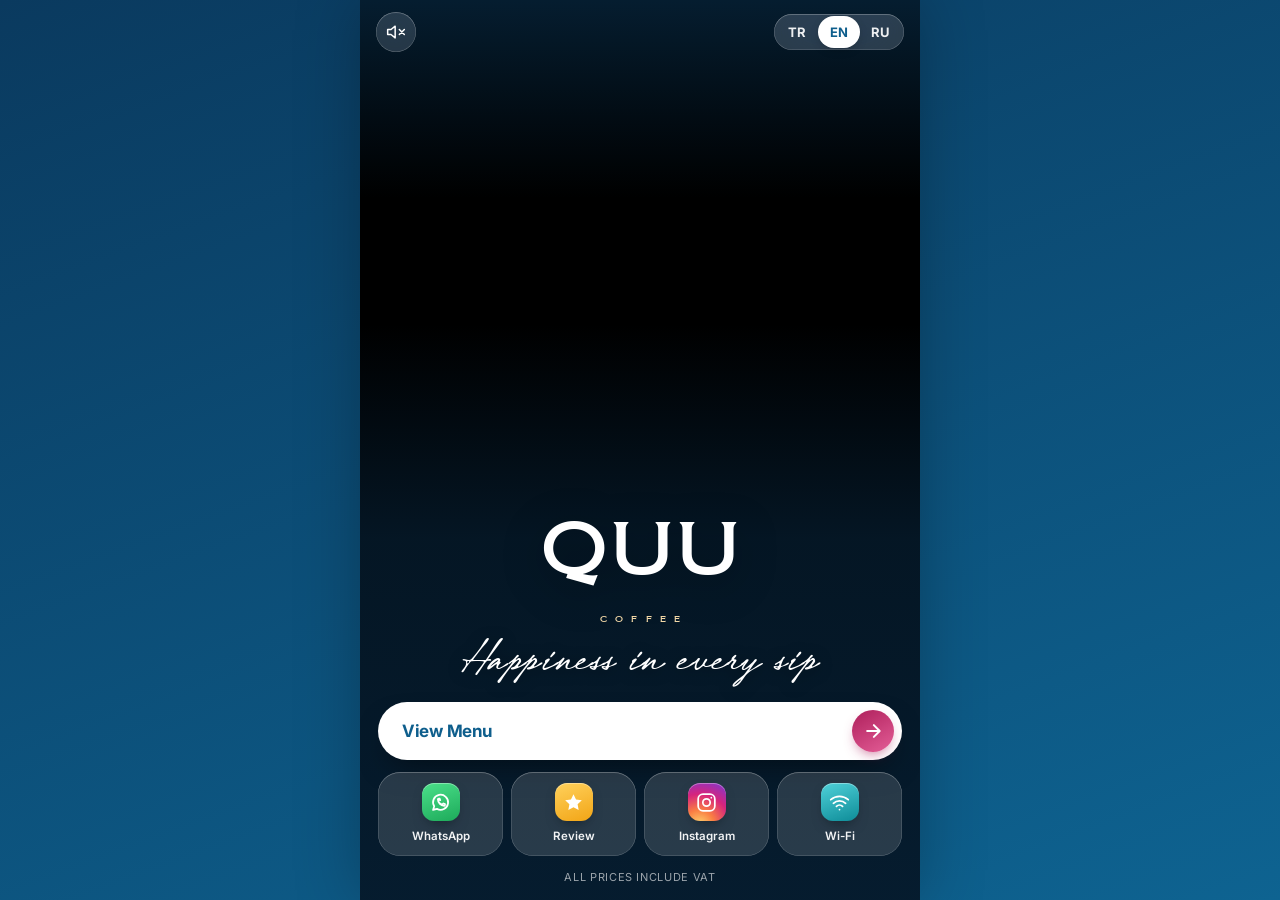
==== commit 6d6c1e48: "Alaçatı paletiyle daha canlı yeni tasarım - Koyu/açık mod kaldırıldı, tek sabit tema - Ege mavisi, t" ====
--- a/index.html
+++ b/index.html
@@ -4,12 +4,12 @@
   <meta charset="UTF-8" />
   <meta name="viewport" content="width=device-width, initial-scale=1, viewport-fit=cover" />
   <meta name="theme-color" content="#000000" id="themeColor" />
-  <meta name="color-scheme" content="light dark" />
+  <meta name="color-scheme" content="only light" />
   <meta name="description" content="QUU Coffee dijital menü — Türkçe, English, Русский" />
   <title>QUU Coffee</title>
   <link rel="preconnect" href="https://fonts.googleapis.com" />
   <link rel="preconnect" href="https://fonts.gstatic.com" crossorigin />
-  <link href="https://fonts.googleapis.com/css2?family=Inter:wght@400;500;600;700&display=swap" rel="stylesheet" />
+  <link href="https://fonts.googleapis.com/css2?family=Inter:wght@400;500;600;700;800&family=Playfair+Display:ital,wght@0,500;0,600;0,700;1,500&display=swap" rel="stylesheet" />
   <link rel="stylesheet" href="styles.css" />
 </head>
 <body>
@@ -30,12 +30,12 @@
       <h1 class="brand-name intro" style="--d:80">QUU</h1>
       <p class="brand-sub intro" style="--d:200">COFFEE</p>
       <p class="tagline intro" style="--d:320" data-i18n="tagline"></p>
-      <a href="#/menu" class="btn-primary intro" style="--d:440"><span data-i18n="viewMenu"></span><span data-ico="chev"></span></a>
+      <a href="#/menu" class="btn-primary intro" style="--d:440"><span data-i18n="viewMenu"></span><span class="cta-arrow" data-ico="arrowR"></span></a>
       <nav class="actions intro" style="--d:540" aria-label="Links">
-        <a class="action glass" id="qWa" target="_blank" rel="noopener"><span data-ico="wa"></span><span class="action-l" data-i18n="whatsapp"></span></a>
-        <a class="action glass" id="qGo" target="_blank" rel="noopener"><span data-ico="star"></span><span class="action-l" data-i18n="review"></span></a>
-        <a class="action glass" id="qIg" target="_blank" rel="noopener"><span data-ico="ig"></span><span class="action-l">Instagram</span></a>
-        <button class="action glass" id="qWifi" type="button"><span data-ico="wifi"></span><span class="action-l">Wi-Fi</span></button>
+        <a class="action glass" id="qWa" target="_blank" rel="noopener"><span class="action-ico wa" data-ico="wa"></span><span class="action-l" data-i18n="whatsapp"></span></a>
+        <a class="action glass" id="qGo" target="_blank" rel="noopener"><span class="action-ico go" data-ico="star"></span><span class="action-l" data-i18n="review"></span></a>
+        <a class="action glass" id="qIg" target="_blank" rel="noopener"><span class="action-ico ig" data-ico="ig"></span><span class="action-l">Instagram</span></a>
+        <button class="action glass" id="qWifi" type="button"><span class="action-ico wf" data-ico="wifi"></span><span class="action-l">Wi-Fi</span></button>
       </nav>
       <p class="vat intro" style="--d:640" data-i18n="vat"></p>
     </div>
@@ -44,41 +44,53 @@
   <!-- ================= MENÜ ================= -->
   <section id="menu" class="screen" aria-label="Menu">
     <header class="nav">
-      <a href="#/" class="nav-back"><span data-ico="chevL"></span><span data-i18n="home"></span></a>
-      <span class="nav-title" data-i18n="menuTitle"></span>
+      <a href="#/" class="nav-btn" data-ico="chevL" data-i18n-label="home"></a>
+      <span class="nav-title nav-brand">QUU Coffee</span>
       <div class="seg seg-compact" data-seg></div>
     </header>
     <main class="scroll" id="menuScroll">
-      <h1 class="large-title" data-i18n="menuTitle"></h1>
-      <label class="search">
-        <span data-ico="search"></span>
-        <input type="search" id="search" autocomplete="off" enterkeyhint="search" data-i18n-ph="searchPh" />
-        <button class="search-clear" id="searchClear" type="button" data-ico="x" aria-label="Clear" hidden></button>
-      </label>
-      <div id="menuNormal">
-        <h2 class="group-h" data-i18n="featured"></h2>
-        <div class="featured" id="featured"></div>
-        <h2 class="group-h" data-i18n="categories"></h2>
-        <div class="list" id="catList"></div>
+      <div class="hero tone-aegean">
+        <span class="hero-mark" data-ico="coffee"></span>
+        <p class="hero-hello" id="hello"></p>
+        <h1 class="hero-title" data-i18n="heroQ"></h1>
+        <label class="search">
+          <span data-ico="search"></span>
+          <input type="search" id="search" autocomplete="off" enterkeyhint="search" data-i18n-ph="searchPh" />
+          <button class="search-clear" id="searchClear" type="button" data-ico="x" aria-label="Clear" hidden></button>
+        </label>
       </div>
-      <div id="menuResults" hidden></div>
-      <p class="foot-note" data-i18n="disclaimer"></p>
+      <div class="content">
+        <div id="menuNormal">
+          <h2 class="sec-h" data-i18n="featured"></h2>
+          <div class="featured" id="featured"></div>
+          <h2 class="sec-h" data-i18n="categories"></h2>
+          <div class="tiles" id="catGrid"></div>
+        </div>
+        <div id="menuResults" hidden></div>
+        <p class="foot-note" data-i18n="disclaimer"></p>
+      </div>
     </main>
   </section>
 
   <!-- ================= KATEGORİ ================= -->
   <section id="category" class="screen" aria-label="Category">
     <header class="nav">
-      <a href="#/menu" class="nav-back"><span data-ico="chevL"></span><span data-i18n="menuTitle"></span></a>
+      <a href="#/menu" class="nav-btn" data-ico="chevL" data-i18n-label="menuTitle"></a>
       <span class="nav-title" id="catNavTitle"></span>
       <div class="seg seg-compact" data-seg></div>
     </header>
     <main class="scroll" id="catScroll">
-      <h1 class="large-title" id="catTitle"></h1>
-      <p class="large-sub" id="catSub" hidden></p>
+      <div class="hero" id="catHero">
+        <span class="hero-mark" id="catMark"></span>
+        <span class="hero-ico" id="catIco"></span>
+        <h1 class="hero-title" id="catTitle"></h1>
+        <p class="hero-sub" id="catSub"></p>
+      </div>
       <nav class="chips" id="chips" aria-label="Categories"></nav>
-      <div id="catBody"></div>
-      <p class="foot-note" data-i18n="disclaimer"></p>
+      <div class="content">
+        <div id="catBody"></div>
+        <p class="foot-note" data-i18n="disclaimer"></p>
+      </div>
     </main>
   </section>
 
--- a/styles.css
+++ b/styles.css
@@ -1,81 +1,64 @@
 /* =========================================================
-   QUU COFFEE — QR Menü
-   Apple İnsan Arayüzü Yönergeleri esinli: sistem yazı tipi,
-   gruplu listeler, büyük başlık, buzlu cam katmanlar, açık/koyu mod.
+   QUU COFFEE — QR Menü · Alaçatı paleti
+   Ege mavisi panjurlar · turkuaz deniz · begonvil pembesi
+   badana beyazı · kum taşı · zeytin yeşili
    ========================================================= */
-/* Royal Maison yalnızca temel Latin harfleri içerir → sadece "QUU / COFFEE" logosunda kullanılır. */
 @font-face { font-family: "Royal Maison Serif"; src: url("fonts/royal-maison-serif.ttf") format("truetype"); font-display: swap; }
+@font-face { font-family: "Royal Maison Script"; src: url("fonts/royal-maison-script.ttf") format("truetype"); font-display: swap; }
 
 :root {
-  color-scheme: light dark;
-
-  /* iOS sistem renkleri — açık */
-  --bg: #F2F2F7;
+  color-scheme: only light;
+
+  --bg: #FBF6EE;            /* badana beyazı, sıcak */
   --card: #FFFFFF;
-  --sheet-bg: #F2F2F7;
-  --sheet-card: #FFFFFF;
-  --label: #1C1C1E;
-  --label-2: rgba(60, 60, 67, .62);
-  --label-3: rgba(60, 60, 67, .3);
-  --sep: rgba(60, 60, 67, .22);
-  --fill: rgba(118, 118, 128, .12);
-  --pressed: rgba(0, 0, 0, .07);
-  --thumb: #FFFFFF;
-  --material: rgba(242, 242, 247, .8);
-  --tint: #0A7C87;             /* Ege turkuazı — marka vurgusu */
-  --tint-bg: rgba(10, 124, 135, .12);
-  --orange: #FF9500;
-  --green: #34C759;
-  --desk: #D1D1D6;
-
-  /* Kategori renkleri (Ayarlar uygulaması tarzı ikon kareleri) */
-  --tone-navy: linear-gradient(180deg, #3574A8, #1B4F7C);
-  --tone-sea: linear-gradient(180deg, #22A9B3, #0A7C87);
-  --tone-sand: linear-gradient(180deg, #D9AE6A, #B98A4C);
-  --tone-olive: linear-gradient(180deg, #8AA455, #62783A);
-  --tone-bougain: linear-gradient(180deg, #E0679A, #BC3A70);
-  --tone-terracotta: linear-gradient(180deg, #DE8558, #B95C33);
+  --ink: #15324A;           /* derin Ege laciverti */
+  --ink-2: #5E7183;
+  --ink-3: #A7B3BE;
+  --sep: rgba(21, 50, 74, .1);
+  --fill: rgba(21, 50, 74, .06);
+  --aegean: #0E5E8C;
+  --turq: #1FA2B0;
+  --bougain: #CF2F72;
+  --bougain-lt: #FDE4EE;
+  --sand: #EFE1C8;
+  --terracotta: #C4602F;
+  --green: #2E9E5B;
 
   --ease-out: cubic-bezier(.23, 1, .32, 1);
   --ease-sheet: cubic-bezier(.32, .72, 0, 1);
 
   --font: -apple-system, BlinkMacSystemFont, "SF Pro Text", "Inter", system-ui, "Segoe UI", Roboto, sans-serif;
-  --font-brand: "Royal Maison Serif", "Times New Roman", serif;
+  --display: "Playfair Display", Georgia, "Times New Roman", serif;
+  --brand: "Royal Maison Serif", "Playfair Display", serif;
+  --script: "Royal Maison Script", "Playfair Display", serif;
 
   --safe-t: env(safe-area-inset-top, 0px);
   --safe-b: env(safe-area-inset-bottom, 0px);
-  --nav-h: 52px;
-}
-
-@media (prefers-color-scheme: dark) {
-  :root {
-    --bg: #000000;
-    --card: #1C1C1E;
-    --sheet-bg: #1C1C1E;
-    --sheet-card: #2C2C2E;
-    --label: #FFFFFF;
-    --label-2: rgba(235, 235, 245, .62);
-    --label-3: rgba(235, 235, 245, .3);
-    --sep: rgba(84, 84, 88, .6);
-    --fill: rgba(118, 118, 128, .24);
-    --pressed: rgba(255, 255, 255, .09);
-    --thumb: #636366;
-    --material: rgba(10, 10, 12, .74);
-    --tint: #4FC8D0;
-    --tint-bg: rgba(79, 200, 208, .16);
-    --orange: #FF9F0A;
-    --green: #30D158;
-    --desk: #111113;
-  }
-}
+  --nav-h: 54px;
+
+  --shadow-card: 0 1px 2px rgba(21, 50, 74, .05), 0 10px 24px -16px rgba(21, 50, 74, .3);
+
+  /* Motifler: begonvil çiçeği ve Ege dalgası */
+  --flowers: url("data:image/svg+xml,%3Csvg xmlns='http://www.w3.org/2000/svg' viewBox='0 0 100 100'%3E%3Cg fill='white' fill-opacity='.12'%3E%3Ccircle cx='50' cy='27' r='16'/%3E%3Ccircle cx='72' cy='43' r='16'/%3E%3Ccircle cx='64' cy='69' r='16'/%3E%3Ccircle cx='36' cy='69' r='16'/%3E%3Ccircle cx='28' cy='43' r='16'/%3E%3C/g%3E%3Ccircle cx='50' cy='50' r='7' fill='white' fill-opacity='.24'/%3E%3C/svg%3E");
+  --waves: url("data:image/svg+xml,%3Csvg xmlns='http://www.w3.org/2000/svg' viewBox='0 0 90 22'%3E%3Cpath d='M0 11c11.25 0 11.25-8 22.5-8S33.75 11 45 11s11.25-8 22.5-8S78.75 11 90 11' fill='none' stroke='white' stroke-opacity='.18' stroke-width='2'/%3E%3C/svg%3E");
+}
+
+/* Kategori tonları */
+.tone-aegean     { --tone: linear-gradient(160deg, #0A3A5F 0%, #0E6391 55%, #1B9DAE 100%); --tc: #0E5E8C; --tc-top: #0A3A5F; --tc-bg: #E6F0F7; --tc-ink: #0B4A70; --tc-shadow: rgba(10, 58, 95, .55); }
+.tone-navy       { --tone: linear-gradient(150deg, #0F4C75, #2382BA); --tc: #16689B; --tc-top: #0F4C75; --tc-bg: #E6F0F8; --tc-ink: #0F4C75; --tc-shadow: rgba(15, 76, 117, .5); }
+.tone-sea        { --tone: linear-gradient(150deg, #0A8290, #3CC3CA); --tc: #0C8894; --tc-top: #0A8290; --tc-bg: #E0F4F5; --tc-ink: #07636C; --tc-shadow: rgba(10, 130, 144, .5); }
+.tone-sand       { --tone: linear-gradient(150deg, #B67A33, #E2B46C); --tc: #A8702C; --tc-top: #B67A33; --tc-bg: #F8EDDA; --tc-ink: #7F5217; --tc-shadow: rgba(182, 122, 51, .5); }
+.tone-olive      { --tone: linear-gradient(150deg, #526D25, #8DAA4C); --tc: #5B7A2B; --tc-top: #526D25; --tc-bg: #ECF2E0; --tc-ink: #3F571A; --tc-shadow: rgba(82, 109, 37, .5); }
+.tone-bougain    { --tone: linear-gradient(150deg, #AE1F5B, #E45E97); --tc: #C22D6C; --tc-top: #AE1F5B; --tc-bg: #FCE6EF; --tc-ink: #911A4C; --tc-shadow: rgba(174, 31, 91, .5); }
+.tone-terracotta { --tone: linear-gradient(150deg, #A44326, #DE8555); --tc: #B6532E; --tc-top: #A44326; --tc-bg: #FAE9DF; --tc-ink: #85331A; --tc-shadow: rgba(164, 67, 38, .5); }
 
 /* ---------- Temel ---------- */
 *, *::before, *::after { box-sizing: border-box; margin: 0; padding: 0; }
 html { -webkit-text-size-adjust: 100%; height: 100%; }
 body {
   height: 100%; overflow: hidden;
-  font-family: var(--font); font-size: 17px; line-height: 1.29; letter-spacing: -.012em;
-  color: var(--label); background: #000;
+  font-family: var(--font); font-size: 17px; line-height: 1.3; letter-spacing: -.01em;
+  color: var(--ink); background: #0A3A5F;
   -webkit-font-smoothing: antialiased; -moz-osx-font-smoothing: grayscale;
   -webkit-tap-highlight-color: transparent;
 }
@@ -84,9 +67,10 @@
 a, button { touch-action: manipulation; -webkit-user-select: none; user-select: none; -webkit-touch-callout: none; }
 svg { display: block; }
 [hidden] { display: none !important; }
-:focus-visible { outline: 2px solid var(--tint); outline-offset: 2px; border-radius: 10px; }
+:focus-visible { outline: 2px solid var(--turq); outline-offset: 2px; border-radius: 10px; }
 
 .ico { width: 22px; height: 22px; flex: none; stroke: currentColor; fill: none; stroke-width: 1.8; stroke-linecap: round; stroke-linejoin: round; }
+.ico.fill { fill: currentColor; stroke: none; }
 
 /* ---------- Uygulama çerçevesi ---------- */
 #app {
@@ -95,26 +79,24 @@
   transform-origin: 50% 0;
   transition: transform .36s var(--ease-sheet), border-radius .36s var(--ease-sheet);
 }
-@media (min-width: 561px) { body { background: var(--desk); } }
+@media (min-width: 561px) { body { background: linear-gradient(160deg, #0A3A5F, #0E6391); } #app { box-shadow: 0 0 60px rgba(0, 0, 0, .25); } }
 
 .screen { position: absolute; inset: 0; background: var(--bg); visibility: hidden; }
 .screen.active { visibility: visible; }
-.screen.pushing { box-shadow: -12px 0 32px rgba(0, 0, 0, .14); }
+.screen.pushing { box-shadow: -12px 0 32px rgba(0, 0, 0, .16); }
 
 /* ================= KARŞILAMA ================= */
 #splash { display: flex; flex-direction: column; background: #000; color: #fff; }
 .splash-video { position: absolute; inset: 0; width: 100%; height: 100%; object-fit: cover; }
 .splash-scrim {
   position: absolute; inset: 0;
-  background: linear-gradient(180deg, rgba(0,0,0,.42) 0%, rgba(0,0,0,0) 20%, rgba(0,0,0,0) 38%, rgba(0,0,0,.5) 62%, rgba(0,0,0,.86) 100%);
-}
-
-/* Koyu cam malzeme (video üzerinde) */
+  background: linear-gradient(180deg, rgba(10,58,95,.5) 0%, rgba(10,58,95,0) 22%, rgba(10,58,95,0) 36%, rgba(8,40,66,.55) 60%, rgba(6,30,50,.93) 100%);
+}
 .glass {
   background: rgba(255, 255, 255, .14);
   -webkit-backdrop-filter: blur(24px) saturate(180%);
   backdrop-filter: blur(24px) saturate(180%);
-  box-shadow: inset 0 0 0 .5px rgba(255, 255, 255, .24), inset 0 1px 0 rgba(255, 255, 255, .12);
+  box-shadow: inset 0 0 0 .5px rgba(255, 255, 255, .26), inset 0 1px 0 rgba(255, 255, 255, .14);
 }
 .splash-top {
   position: relative; z-index: 1;
@@ -128,38 +110,46 @@
 .splash-body {
   position: relative; z-index: 1; margin-top: auto;
   display: flex; flex-direction: column; align-items: center; text-align: center;
-  padding: 0 20px calc(18px + var(--safe-b));
+  padding: 0 18px calc(16px + var(--safe-b));
 }
 .brand-name {
-  font-family: var(--font-brand); font-weight: 400;
+  font-family: var(--brand); font-weight: 400;
   font-size: clamp(76px, 24vw, 108px); line-height: .9; letter-spacing: .04em; padding-left: .04em;
   text-shadow: 0 8px 40px rgba(0, 0, 0, .35);
 }
-.brand-sub { margin-top: 12px; font-family: var(--font-brand); font-size: 13px; letter-spacing: .62em; padding-left: .62em; color: rgba(255, 255, 255, .82); }
-.tagline { margin: 20px 0 28px; font-size: 17px; font-weight: 500; letter-spacing: -.015em; color: rgba(255, 255, 255, .78); }
+.brand-sub { margin-top: 12px; font-family: var(--brand); font-size: 13px; letter-spacing: .62em; padding-left: .62em; color: #F3D9A8; }
+.tagline { margin: 14px 0 24px; font-family: var(--script); font-size: 30px; line-height: 1.2; color: #fff; text-shadow: 0 2px 16px rgba(0, 0, 0, .4); }
+.tagline.no-rm { font-family: var(--display); font-style: italic; font-size: 20px; }
 
 .btn-primary {
-  display: flex; align-items: center; justify-content: center; gap: 4px;
-  width: 100%; height: 54px; border-radius: 999px;
-  background: #fff; color: #000;
-  font-size: 17px; font-weight: 600; letter-spacing: -.022em;
-  transition: transform .16s var(--ease-out);
-}
-.btn-primary .ico { width: 18px; height: 18px; stroke-width: 2.4; opacity: .45; }
+  display: flex; align-items: center; justify-content: space-between;
+  width: 100%; height: 58px; padding: 0 8px 0 24px; border-radius: 999px;
+  background: #fff; color: var(--aegean);
+  font-size: 17px; font-weight: 700; letter-spacing: -.015em;
+  box-shadow: 0 14px 30px -12px rgba(0, 0, 0, .5);
+  transition: transform .16s var(--ease-out);
+}
+.cta-arrow { width: 42px; height: 42px; border-radius: 50%; display: grid; place-items: center; color: #fff; background: linear-gradient(150deg, #AE1F5B, #E45E97); box-shadow: 0 6px 14px -6px rgba(174, 31, 91, .8); }
+.cta-arrow .ico { width: 20px; height: 20px; stroke-width: 2.4; }
 .btn-primary:active { transform: scale(.97); }
 
-.actions { display: grid; grid-template-columns: repeat(4, 1fr); gap: 10px; width: 100%; margin-top: 12px; }
+.actions { display: grid; grid-template-columns: repeat(4, 1fr); gap: 8px; width: 100%; margin-top: 12px; }
 .action {
-  min-width: 0; height: 74px; border-radius: 20px;
-  display: flex; flex-direction: column; align-items: center; justify-content: center; gap: 7px;
+  min-width: 0; height: 84px; border-radius: 22px;
+  display: flex; flex-direction: column; align-items: center; justify-content: center; gap: 8px;
   color: #fff; transition: transform .16s var(--ease-out);
 }
-.action .ico { width: 23px; height: 23px; }
 .action:active { transform: scale(.95); }
-.action-l { max-width: 100%; padding: 0 4px; font-size: 12px; font-weight: 500; letter-spacing: 0; white-space: nowrap; overflow: hidden; text-overflow: ellipsis; color: rgba(255, 255, 255, .92); }
-.vat { margin-top: 16px; font-size: 11px; letter-spacing: .01em; color: rgba(255, 255, 255, .55); }
-
-/* İlk açılış: katmanlar yukarı doğru netleşerek belirir (yalnızca bir kez) */
+.action-ico { width: 38px; height: 38px; border-radius: 12px; display: grid; place-items: center; color: #fff; box-shadow: inset 0 1px 0 rgba(255,255,255,.35), 0 6px 14px -6px rgba(0,0,0,.5); }
+.action-ico .ico { width: 21px; height: 21px; stroke-width: 2; }
+.action-ico.wa { background: linear-gradient(160deg, #4BE08A, #1DAA5A); }
+.action-ico.go { background: linear-gradient(160deg, #FFD15C, #F2A516); }
+.action-ico.go .ico { fill: #fff; stroke: none; }
+.action-ico.ig { background: radial-gradient(circle at 30% 110%, #FDD66F 0%, #FA7E43 30%, #D6247D 62%, #7A38D6 100%); }
+.action-ico.wf { background: linear-gradient(160deg, #4FD1D9, #0E8C98); }
+.action-l { max-width: 100%; padding: 0 4px; font-size: 11.5px; font-weight: 600; letter-spacing: 0; white-space: nowrap; overflow: hidden; text-overflow: ellipsis; color: rgba(255, 255, 255, .94); }
+.vat { margin-top: 14px; font-size: 11px; letter-spacing: .06em; text-transform: uppercase; color: rgba(255, 255, 255, .6); }
+
 #splash.intro .splash-video { animation: fade-in 1.2s ease both; }
 #splash.intro .intro { animation: rise .9s var(--ease-out) both; animation-delay: calc(var(--d, 0) * 1ms); }
 #splash.intro .splash-top { animation: fade-in .8s ease .5s both; }
@@ -171,246 +161,332 @@
   position: relative; isolation: isolate;
   display: grid; grid-template-columns: repeat(3, 1fr);
   padding: 2px; border-radius: 999px; background: var(--fill);
+  transition: background-color .25s ease;
 }
 .seg button {
   position: relative; z-index: 1;
   height: 32px; min-width: 42px; padding: 0 10px; border-radius: 999px;
-  font-size: 13px; font-weight: 600; letter-spacing: .01em; color: var(--label);
+  font-size: 13px; font-weight: 700; letter-spacing: .02em; color: var(--ink-2);
   transition: color .2s ease;
 }
+.seg button[aria-pressed="true"] { color: var(--ink); }
 .seg-thumb {
   position: absolute; z-index: 0; top: 2px; bottom: 2px; left: 2px;
   width: calc((100% - 4px) / 3); border-radius: 999px;
-  background: var(--thumb);
-  box-shadow: 0 3px 8px rgba(0, 0, 0, .12), 0 0 0 .5px rgba(0, 0, 0, .04);
+  background: #fff; box-shadow: 0 3px 8px rgba(0, 0, 0, .14);
   transform: translateX(calc(var(--i, 0) * 100%));
   transition: transform .32s var(--ease-out);
 }
-.seg-glass { background: rgba(255, 255, 255, .14); }
+.seg-glass { background: rgba(255, 255, 255, .16); }
 .seg-glass button { color: rgba(255, 255, 255, .92); }
-.seg-glass button[aria-pressed="true"] { color: #000; }
-.seg-glass .seg-thumb { background: rgba(255, 255, 255, .92); }
-.seg-compact button { height: 28px; min-width: 30px; padding: 0 5px; font-size: 12px; }
+.seg-glass button[aria-pressed="true"] { color: var(--aegean); }
+.seg-compact button { height: 30px; min-width: 32px; padding: 0 5px; font-size: 12px; }
 
 /* ================= GEZİNME ÇUBUĞU ================= */
+/* Renkli başlık alanının üstünde şeffaf ve beyaz; kaydırınca buzlu cama dönüşür */
 .nav {
   position: absolute; z-index: 5; top: 0; left: 0; right: 0; isolation: isolate;
-  height: calc(var(--nav-h) + var(--safe-t)); padding: var(--safe-t) 10px 0 6px;
+  height: calc(var(--nav-h) + var(--safe-t)); padding: var(--safe-t) 12px 0;
   display: grid; grid-template-columns: minmax(0, 1fr) auto minmax(0, 1fr); align-items: center; gap: 8px;
-}
-.nav::before { /* buzlu cam — içerik altından kayar */
+  color: #fff; transition: color .25s ease;
+}
+.nav::before {
   content: ""; position: absolute; inset: 0; z-index: -1;
-  background: var(--material);
+  background: rgba(251, 246, 238, .84);
   -webkit-backdrop-filter: blur(20px) saturate(180%); backdrop-filter: blur(20px) saturate(180%);
   box-shadow: 0 .5px 0 var(--sep);
-  opacity: 0; transition: opacity .2s ease;
-}
-.screen.scrolled .nav::before { opacity: 1; }
+  opacity: 0; transition: opacity .25s ease;
+}
+.screen.solid .nav { color: var(--ink); }
+.screen.solid .nav::before { opacity: 1; }
 #category .nav::before { box-shadow: none; }
-.nav-back {
-  justify-self: start; display: inline-flex; align-items: center; min-width: 0;
-  height: 44px; padding-right: 8px; color: var(--tint); font-size: 17px; letter-spacing: -.02em;
-  transition: opacity .2s ease;
-}
-.nav-back .ico { width: 26px; height: 26px; stroke-width: 2.2; }
-.nav-back span:last-child { white-space: nowrap; overflow: hidden; text-overflow: ellipsis; }
-.nav-back:active { opacity: .35; transition: none; }
+.nav-btn {
+  justify-self: start; width: 38px; height: 38px; border-radius: 50%;
+  display: grid; place-items: center;
+  background: rgba(255, 255, 255, .2);
+  -webkit-backdrop-filter: blur(12px); backdrop-filter: blur(12px);
+  box-shadow: inset 0 0 0 .5px rgba(255, 255, 255, .3);
+  transition: background-color .25s ease, box-shadow .25s ease, transform .16s var(--ease-out);
+}
+.nav-btn .ico { width: 24px; height: 24px; stroke-width: 2.3; margin-left: -2px; }
+.nav-btn:active { transform: scale(.9); }
+.screen.solid .nav-btn { background: var(--fill); box-shadow: none; }
 .nav-title {
-  max-width: calc(100vw - 240px); min-width: 0;
-  font-size: 17px; font-weight: 600; letter-spacing: -.022em; text-align: center;
+  max-width: calc(100vw - 220px); min-width: 0;
+  font-family: var(--display); font-size: 18px; font-weight: 600; text-align: center;
   white-space: nowrap; overflow: hidden; text-overflow: ellipsis;
   opacity: 0; transform: translateY(6px);
   transition: opacity .2s ease, transform .25s var(--ease-out);
 }
-.screen.title-in .nav-title { opacity: 1; transform: none; }
-.nav .seg { justify-self: end; }
+.nav-brand { font-family: var(--brand); font-weight: 400; letter-spacing: .06em; }
+.screen.solid .nav-title { opacity: 1; transform: none; }
+.nav .seg { justify-self: end; background: rgba(255, 255, 255, .18); }
+.nav .seg button { color: rgba(255, 255, 255, .9); }
+.nav .seg button[aria-pressed="true"] { color: var(--ink); }
+.screen.solid .nav .seg { background: var(--fill); }
+.screen.solid .nav .seg button { color: var(--ink-2); }
+.screen.solid .nav .seg button[aria-pressed="true"] { color: var(--ink); }
 
 /* ================= KAYDIRMA ALANI ================= */
 .scroll {
   position: absolute; inset: 0; overflow-y: auto; overscroll-behavior-y: contain;
   -webkit-overflow-scrolling: touch;
-  padding: calc(var(--nav-h) + var(--safe-t)) 16px calc(36px + var(--safe-b));
-}
-.large-title { margin: 0 4px 12px; font-size: 34px; line-height: 41px; font-weight: 700; letter-spacing: -.028em; }
-.large-sub { margin: -8px 4px 14px; font-size: 15px; color: var(--label-2); }
+  padding-bottom: calc(36px + var(--safe-b));
+}
+.content { padding: 0 16px; }
+
+/* ---------- Renkli başlık alanı ---------- */
+.hero {
+  position: relative; overflow: hidden; isolation: isolate;
+  padding: calc(var(--nav-h) + var(--safe-t) + 8px) 22px 30px;
+  border-radius: 0 0 34px 34px;
+  color: #fff;
+  background:
+    var(--flowers) no-repeat right -60px top calc(var(--safe-t) - 30px) / 250px 250px,
+    var(--waves) repeat-x 0 calc(100% + 2px) / 80px 18px,
+    var(--tone);
+  box-shadow: 0 20px 40px -26px var(--tc-shadow);
+  margin-bottom: 24px;
+}
+.hero::before { /* yukarı esnetince üstte renk devam etsin */
+  content: ""; position: absolute; left: 0; right: 0; bottom: 100%; height: 600px; background: var(--tc-top);
+}
+.hero-mark { position: absolute; z-index: -1; right: -24px; bottom: -18px; color: #fff; opacity: .1; pointer-events: none; }
+.hero-mark .ico { width: 190px; height: 190px; stroke-width: 1.2; }
+.hero-hello { display: flex; align-items: center; gap: 6px; font-size: 14px; font-weight: 600; letter-spacing: .01em; color: rgba(255, 255, 255, .88); }
+.hero-hello .ico { width: 17px; height: 17px; color: #FFD66B; stroke-width: 2; }
+.hero-title { margin: 8px 0 20px; max-width: 15ch; font-family: var(--display); font-size: 33px; line-height: 1.12; font-weight: 600; letter-spacing: -.01em; text-wrap: balance; }
+#catHero { padding-bottom: 26px; }
+#catHero .hero-title { margin: 16px 0 4px; max-width: none; font-size: 34px; }
+.hero-ico {
+  width: 58px; height: 58px; border-radius: 18px; display: grid; place-items: center;
+  background: rgba(255, 255, 255, .2); box-shadow: inset 0 0 0 .5px rgba(255, 255, 255, .35), 0 10px 20px -10px rgba(0, 0, 0, .35);
+}
+.hero-ico .ico { width: 30px; height: 30px; stroke-width: 1.9; }
+.hero-sub { font-size: 14px; font-weight: 600; color: rgba(255, 255, 255, .88); }
 
 .search {
-  display: flex; align-items: center; gap: 6px;
-  height: 38px; margin-bottom: 26px; padding: 0 8px;
-  border-radius: 12px; background: var(--fill); color: var(--label-2);
-}
-.search .ico { width: 18px; height: 18px; stroke-width: 2.2; }
+  display: flex; align-items: center; gap: 8px;
+  height: 48px; padding: 0 10px 0 14px; border-radius: 16px;
+  background: #fff; color: var(--ink-2);
+  box-shadow: 0 12px 26px -14px rgba(0, 0, 0, .45);
+}
+.search .ico { width: 19px; height: 19px; stroke-width: 2.2; color: var(--aegean); }
 .search input {
   flex: 1; min-width: 0; height: 100%;
   border: 0; outline: 0; background: none;
-  font: inherit; font-size: 17px; color: var(--label); letter-spacing: -.02em;
-}
-.search input::placeholder { color: var(--label-2); }
+  font: inherit; font-size: 16px; color: var(--ink);
+}
+.search input::placeholder { color: var(--ink-3); }
 .search input::-webkit-search-cancel-button { display: none; }
-.search-clear { width: 22px; height: 22px; border-radius: 50%; display: grid; place-items: center; background: var(--label-3); color: var(--card); }
-.search-clear .ico { width: 12px; height: 12px; stroke-width: 3; }
-
-.group-h { margin: 0 4px 10px; font-size: 22px; font-weight: 700; letter-spacing: -.026em; }
+.search-clear { width: 24px; height: 24px; border-radius: 50%; display: grid; place-items: center; background: var(--ink-3); color: #fff; }
+.search-clear .ico { width: 12px; height: 12px; stroke-width: 3; color: #fff; }
+
+/* ---------- Bölüm başlığı ---------- */
+.sec-h {
+  display: flex; align-items: center; gap: 10px;
+  margin: 0 2px 14px; font-family: var(--display); font-size: 24px; font-weight: 600; letter-spacing: -.005em;
+}
+.sec-h::before { content: ""; width: 8px; height: 8px; flex: none; border-radius: 50%; background: var(--bougain); box-shadow: 0 0 0 4px var(--bougain-lt); }
+.sec-h::after { content: ""; flex: 1; height: 1px; background: linear-gradient(90deg, rgba(21, 50, 74, .16), transparent); }
 
 /* ---------- Öne çıkanlar ---------- */
 .featured {
   display: flex; gap: 12px; overflow-x: auto;
-  margin: 0 -16px 30px; padding: 2px 16px 4px; scroll-padding: 0 16px;
+  margin: 0 -16px 22px; padding: 2px 16px 22px; scroll-padding: 0 16px;
   scroll-snap-type: x mandatory; scrollbar-width: none; overscroll-behavior-x: contain;
 }
 .featured::-webkit-scrollbar { display: none; }
 .feat {
-  flex: 0 0 150px; scroll-snap-align: start;
-  display: flex; flex-direction: column; align-items: flex-start; text-align: left;
-  padding: 14px; border-radius: 20px; background: var(--card);
+  position: relative; overflow: hidden; isolation: isolate;
+  flex: 0 0 164px; height: 214px; scroll-snap-align: start;
+  display: flex; flex-direction: column; justify-content: space-between; align-items: flex-start;
+  padding: 14px; border-radius: 26px; text-align: left; color: #fff;
+  background: var(--flowers) no-repeat right -56px top -56px / 170px 170px, var(--tone);
+  box-shadow: 0 16px 28px -18px var(--tc-shadow);
   transition: transform .16s var(--ease-out);
 }
 .feat:active { transform: scale(.97); }
-.feat .squircle { margin-bottom: 26px; }
-.feat-name { font-size: 15px; font-weight: 600; line-height: 1.27; letter-spacing: -.018em; min-height: 2.54em; display: -webkit-box; -webkit-line-clamp: 2; -webkit-box-orient: vertical; overflow: hidden; }
-.feat-cat { max-width: 100%; margin-top: 2px; font-size: 13px; color: var(--label-2); white-space: nowrap; overflow: hidden; text-overflow: ellipsis; letter-spacing: -.005em; }
-.feat-price { margin-top: 10px; font-size: 15px; font-weight: 600; color: var(--tint); font-variant-numeric: tabular-nums; }
-
-/* ---------- İkon kareleri ---------- */
-.squircle { width: 30px; height: 30px; flex: none; border-radius: 8px; display: grid; place-items: center; color: #fff; background: var(--tone); }
-.squircle .ico { width: 18px; height: 18px; stroke-width: 2; }
-.squircle.lg { width: 44px; height: 44px; border-radius: 12px; }
-.squircle.lg .ico { width: 25px; height: 25px; }
-.squircle.xl { width: 64px; height: 64px; border-radius: 16px; }
-.squircle.xl .ico { width: 34px; height: 34px; stroke-width: 1.7; }
-.tone-navy { --tone: var(--tone-navy); }
-.tone-sea { --tone: var(--tone-sea); }
-.tone-sand { --tone: var(--tone-sand); }
-.tone-olive { --tone: var(--tone-olive); }
-.tone-bougain { --tone: var(--tone-bougain); }
-.tone-terracotta { --tone: var(--tone-terracotta); }
-
-/* ================= GRUPLU LİSTE ================= */
-.list { margin-bottom: 30px; border-radius: 16px; background: var(--card); overflow: hidden; }
-.row {
-  position: relative; display: flex; align-items: center; gap: 14px;
-  width: 100%; min-height: 50px; padding: 11px 16px;
-  text-align: left; color: var(--label);
-  transition: background-color .3s ease;
-}
-.row:active { background: var(--pressed); transition: none; }
-.row + .row::before { /* ince ayraç */
-  content: ""; position: absolute; top: 0; right: 0; left: 16px;
-  height: 1px; transform: scaleY(.5); transform-origin: top; background: var(--sep);
-}
-.row-title { flex: 1; min-width: 0; font-size: 17px; letter-spacing: -.022em; }
-.row-detail { font-size: 17px; color: var(--label-2); font-variant-numeric: tabular-nums; }
-.row .chev { width: 15px; height: 15px; margin-left: -6px; color: var(--label-3); stroke-width: 2.8; }
-.cat-row + .cat-row::before, .alg-row + .alg-row::before { left: 60px; }
-
-.list-head {
-  display: flex; justify-content: space-between; align-items: flex-end; gap: 12px;
-  padding: 0 16px 7px; font-size: 13px; color: var(--label-2); letter-spacing: -.005em;
-}
-.size-cols, .price.two { display: grid; grid-template-columns: repeat(2, 54px); text-align: center; }
-.size-cols { font-size: 12px; font-weight: 500; }
-
-/* ---------- Ürün satırı ---------- */
-.item { align-items: flex-start; gap: 10px; padding: 13px 16px; }
-.item-main { flex: 1; min-width: 0; display: flex; flex-direction: column; gap: 3px; }
-.item-name { display: flex; align-items: center; flex-wrap: wrap; gap: 6px; font-size: 17px; font-weight: 600; line-height: 1.25; letter-spacing: -.022em; }
-.badge { padding: 2px 7px; border-radius: 999px; background: var(--tint-bg); color: var(--tint); font-size: 11px; font-weight: 600; letter-spacing: 0; }
-.item-desc { font-size: 15px; line-height: 1.33; color: var(--label-2); letter-spacing: -.012em; display: -webkit-box; -webkit-line-clamp: 2; -webkit-box-orient: vertical; overflow: hidden; }
-.item-meta { display: flex; align-items: center; gap: 8px; margin-top: 4px; }
-.kcal { display: inline-flex; align-items: center; gap: 3px; font-size: 13px; color: var(--label-2); font-variant-numeric: tabular-nums; letter-spacing: 0; }
-.kcal .ico { width: 13px; height: 13px; color: var(--orange); stroke-width: 2.2; }
-.algs { display: inline-flex; gap: 4px; }
-.alg { width: 20px; height: 20px; flex: none; border-radius: 50%; display: grid; place-items: center; color: #fff; background: var(--c); }
-.alg .ico { width: 12px; height: 12px; stroke-width: 2.1; }
-.alg.lg { width: 30px; height: 30px; border-radius: 8px; }
-.alg.lg .ico { width: 18px; height: 18px; }
-.price { flex: none; padding-top: 1px; font-size: 17px; font-weight: 600; letter-spacing: -.02em; font-variant-numeric: tabular-nums; }
-.cur { margin-left: 2px; font-size: 13px; font-weight: 500; color: var(--label-2); }
+.feat-ico { width: 42px; height: 42px; border-radius: 14px; display: grid; place-items: center; background: rgba(255, 255, 255, .22); box-shadow: inset 0 0 0 .5px rgba(255, 255, 255, .35); }
+.feat-ico .ico { width: 23px; height: 23px; }
+.feat-mark { position: absolute; z-index: -1; right: -22px; bottom: 34px; opacity: .13; }
+.feat-mark .ico { width: 116px; height: 116px; stroke-width: 1.3; }
+.feat-cat { display: block; font-size: 11px; font-weight: 700; letter-spacing: .07em; text-transform: uppercase; opacity: .85; white-space: nowrap; overflow: hidden; text-overflow: ellipsis; max-width: 136px; }
+.feat-name { display: block; margin-top: 3px; font-family: var(--display); font-size: 20px; line-height: 1.12; font-weight: 600; }
+.feat-price { display: inline-flex; align-items: baseline; gap: 2px; margin-top: 10px; padding: 5px 11px; border-radius: 999px; background: #fff; color: var(--tc-ink); font-size: 14px; font-weight: 800; font-variant-numeric: tabular-nums; }
+
+/* ---------- Kategori kartları ---------- */
+.tiles { display: grid; grid-template-columns: 1fr 1fr; gap: 12px; margin-bottom: 26px; }
+.tile {
+  position: relative; overflow: hidden; isolation: isolate;
+  min-height: 132px; padding: 14px; border-radius: 24px;
+  display: flex; flex-direction: column; justify-content: flex-end;
+  color: #fff;
+  background: var(--flowers) no-repeat right -50px top -50px / 150px 150px, var(--tone);
+  box-shadow: 0 14px 26px -18px var(--tc-shadow);
+  transition: transform .16s var(--ease-out);
+}
+.tile:active { transform: scale(.96); }
+.tile.wide { grid-column: span 2; min-height: 104px; }
+.tile-ico { position: absolute; top: 14px; left: 14px; width: 40px; height: 40px; border-radius: 13px; display: grid; place-items: center; background: rgba(255, 255, 255, .22); box-shadow: inset 0 0 0 .5px rgba(255, 255, 255, .35); }
+.tile-ico .ico { width: 22px; height: 22px; }
+.tile-go { position: absolute; top: 14px; right: 14px; width: 26px; height: 26px; border-radius: 50%; display: grid; place-items: center; background: rgba(255, 255, 255, .22); }
+.tile-go .ico { width: 14px; height: 14px; stroke-width: 2.6; }
+.tile-name { font-family: var(--display); font-size: 18.5px; line-height: 1.15; font-weight: 600; }
+.tile-count { margin-top: 3px; font-size: 12px; font-weight: 600; opacity: .86; }
 
 /* ---------- Kategori çipleri (yapışkan) ---------- */
 .chips {
-  position: sticky; z-index: 4; top: 0; /* kaydırma alanının üst iç boşluğu (= gezinme çubuğu) zaten hesaba katılır */
+  position: sticky; z-index: 4; top: calc(var(--nav-h) + var(--safe-t));
   display: flex; gap: 8px; overflow-x: auto;
-  margin: 0 -16px 18px; padding: 6px 16px 10px;
-  background: var(--material);
+  margin: -8px 0 16px; padding: 8px 16px 12px;
+  scrollbar-width: none; overscroll-behavior-x: contain;
+  transition: background-color .25s ease, box-shadow .25s ease;
+}
+.chips::-webkit-scrollbar { display: none; }
+.screen.solid .chips {
+  background: rgba(251, 246, 238, .84);
   -webkit-backdrop-filter: blur(20px) saturate(180%); backdrop-filter: blur(20px) saturate(180%);
-  scrollbar-width: none; overscroll-behavior-x: contain;
-  transition: box-shadow .2s ease;
-}
-.chips::-webkit-scrollbar { display: none; }
-.screen.title-in .chips { box-shadow: 0 .5px 0 var(--sep); }
+  box-shadow: 0 .5px 0 var(--sep);
+}
 .chip {
   flex: none; display: inline-flex; align-items: center;
-  height: 34px; padding: 0 14px; border-radius: 999px;
-  background: var(--fill); color: var(--label);
-  font-size: 15px; font-weight: 500; letter-spacing: -.015em; white-space: nowrap;
-  transition: background-color .2s ease, color .2s ease, transform .16s var(--ease-out);
+  height: 36px; padding: 0 15px; border-radius: 999px;
+  background: #fff; color: var(--ink);
+  font-size: 14px; font-weight: 600; white-space: nowrap;
+  box-shadow: 0 0 0 1px var(--sep), 0 4px 10px -8px rgba(21, 50, 74, .4);
+  transition: transform .16s var(--ease-out);
 }
 .chip:active { transform: scale(.95); }
-.chip.on { background: var(--label); color: var(--bg); }
+.chip.on { background: var(--tone); color: #fff; box-shadow: 0 8px 16px -8px var(--tc-shadow); }
+
+/* ---------- Ürün kartları ---------- */
+.items { display: flex; flex-direction: column; gap: 10px; margin-bottom: 26px; }
+.card-item {
+  position: relative; overflow: hidden;
+  display: flex; align-items: center; gap: 12px; width: 100%;
+  padding: 14px 12px 14px 18px; border-radius: 22px;
+  background: var(--card); text-align: left;
+  box-shadow: var(--shadow-card);
+  transition: transform .16s var(--ease-out);
+}
+.card-item::before { /* ton rengi şerit */
+  content: ""; position: absolute; left: 0; top: 18px; bottom: 18px; width: 4px; border-radius: 0 4px 4px 0; background: var(--tone);
+}
+.card-item:active { transform: scale(.98); }
+.ci-main { flex: 1; min-width: 0; display: flex; flex-direction: column; gap: 4px; }
+.ci-name { display: flex; align-items: center; flex-wrap: wrap; gap: 6px; font-size: 17px; font-weight: 700; line-height: 1.25; letter-spacing: -.018em; }
+.badge { display: inline-flex; align-items: center; gap: 3px; padding: 3px 8px 3px 6px; border-radius: 999px; background: var(--bougain-lt); color: var(--bougain); font-size: 10.5px; font-weight: 800; letter-spacing: .05em; text-transform: uppercase; }
+.badge .ico { width: 11px; height: 11px; }
+.ci-desc { font-size: 14px; line-height: 1.4; color: var(--ink-2); letter-spacing: -.005em; display: -webkit-box; -webkit-line-clamp: 2; -webkit-box-orient: vertical; overflow: hidden; }
+.ci-meta { display: flex; align-items: center; gap: 8px; margin-top: 3px; }
+.kcal { display: inline-flex; align-items: center; gap: 3px; font-size: 12.5px; font-weight: 600; color: var(--terracotta); font-variant-numeric: tabular-nums; letter-spacing: 0; }
+.kcal .ico { width: 13px; height: 13px; stroke-width: 2.2; }
+.algs { display: inline-flex; gap: 4px; }
+.alg { width: 22px; height: 22px; flex: none; border-radius: 50%; display: grid; place-items: center; color: #fff; background: var(--c); }
+.alg .ico { width: 13px; height: 13px; stroke-width: 2.1; }
+
+.ci-prices { flex: none; display: flex; flex-direction: column; gap: 6px; }
+.pp {
+  min-width: 70px; display: flex; align-items: baseline; justify-content: space-between; gap: 8px;
+  padding: 6px 10px; border-radius: 12px; background: var(--tc-bg); color: var(--tc-ink);
+  font-variant-numeric: tabular-nums;
+}
+.pp small { font-size: 10.5px; font-weight: 800; letter-spacing: .06em; opacity: .75; }
+.pp b { font-size: 16px; font-weight: 800; letter-spacing: -.02em; }
+.pp.one { justify-content: center; padding: 9px 14px; background: var(--tone); color: #fff; box-shadow: 0 8px 16px -10px var(--tc-shadow); }
+.cur { margin-left: 1px; font-size: .8em; font-weight: 700; }
+
+.res-h { margin: 4px 4px 10px; font-size: 12px; font-weight: 800; letter-spacing: .08em; text-transform: uppercase; color: var(--tc); }
 
 /* ---------- Alerjen rehberi ---------- */
-.legend { display: flex; flex-wrap: wrap; gap: 10px 16px; margin-bottom: 8px; padding: 14px 16px; border-radius: 16px; background: var(--card); }
-.legend-item { display: inline-flex; align-items: center; gap: 7px; font-size: 14px; letter-spacing: -.01em; }
-.legend-item.dim { opacity: .4; }
-
-.foot-note { margin: 16px 16px 0; font-size: 12px; line-height: 1.42; color: var(--label-2); text-align: center; letter-spacing: 0; }
-.empty { padding: 56px 20px; text-align: center; color: var(--label-2); }
-.empty .ico { width: 44px; height: 44px; margin: 0 auto 12px; color: var(--label-3); }
-.empty p { font-size: 17px; font-weight: 600; color: var(--label); }
+.legend { display: flex; flex-wrap: wrap; gap: 10px 16px; margin-bottom: 8px; padding: 16px; border-radius: 22px; background: var(--card); box-shadow: var(--shadow-card); }
+.legend-item { display: inline-flex; align-items: center; gap: 7px; font-size: 13.5px; font-weight: 600; }
+.legend-item.dim { opacity: .38; }
+
+.foot-note { margin: 18px 8px 0; font-size: 11.5px; line-height: 1.5; color: var(--ink-2); text-align: center; letter-spacing: 0; }
+.empty { padding: 50px 20px; text-align: center; color: var(--ink-2); }
+.empty .ico { width: 44px; height: 44px; margin: 0 auto 12px; color: var(--ink-3); }
+.empty p { font-size: 17px; font-weight: 700; color: var(--ink); }
 
 /* ================= ALT PANEL ================= */
-.scrim { position: fixed; inset: 0; z-index: 40; background: rgba(0, 0, 0, .4); opacity: 0; transition: opacity .36s var(--ease-sheet); }
+.scrim { position: fixed; inset: 0; z-index: 40; background: rgba(6, 30, 50, .45); opacity: 0; transition: opacity .36s var(--ease-sheet); }
 .sheet {
-  --card: var(--sheet-card);
   position: fixed; z-index: 50; left: 0; right: 0; bottom: 0;
   max-width: 560px; margin: 0 auto;
   max-height: calc(100vh - var(--safe-t) - 40px); max-height: calc(100dvh - var(--safe-t) - 40px);
   overflow-y: auto; overscroll-behavior: contain;
-  padding: 8px 20px calc(28px + var(--safe-b));
-  border-radius: 28px 28px 0 0; background: var(--sheet-bg);
-  box-shadow: 0 -8px 40px rgba(0, 0, 0, .16);
+  padding: 0 20px calc(28px + var(--safe-b));
+  border-radius: 30px 30px 0 0; background: var(--bg);
+  box-shadow: 0 -8px 40px rgba(0, 0, 0, .2);
   transform: translate3d(0, 100%, 0);
   transition: transform .36s var(--ease-sheet);
 }
-/* Açıkken: panel yukarı kayar, arka plan kartı geriye itilir (iOS kart sunumu) */
 body.sheet-open .sheet { transform: none; transition-duration: .5s; }
 body.sheet-open .scrim { opacity: 1; transition-duration: .5s; }
-body.sheet-open #app { transform: translateY(calc(var(--safe-t) + 8px)) scale(.94); border-radius: 16px; transition-duration: .5s; }
+body.sheet-open #app { transform: translateY(calc(var(--safe-t) + 8px)) scale(.94); border-radius: 18px; transition-duration: .5s; }
 body.sheet-dragging .sheet, body.sheet-dragging .scrim, body.sheet-dragging #app { transition: none; }
 
-.sheet-grabber { width: 36px; height: 5px; margin: 0 auto 12px; border-radius: 3px; background: var(--label-3); }
+.sheet-grabber { position: absolute; z-index: 2; top: 8px; left: 50%; width: 38px; height: 5px; margin-left: -19px; border-radius: 3px; background: rgba(255, 255, 255, .7); }
 .sheet-close {
-  position: absolute; top: 16px; right: 16px;
-  width: 30px; height: 30px; border-radius: 50%;
-  display: grid; place-items: center; background: var(--fill); color: var(--label-2);
-  transition: transform .16s var(--ease-out);
-}
-.sheet-close .ico { width: 14px; height: 14px; stroke-width: 2.8; }
+  position: absolute; z-index: 2; top: 16px; right: 16px;
+  width: 32px; height: 32px; border-radius: 50%; display: grid; place-items: center;
+  background: rgba(255, 255, 255, .24); color: #fff;
+  -webkit-backdrop-filter: blur(12px); backdrop-filter: blur(12px);
+  box-shadow: inset 0 0 0 .5px rgba(255, 255, 255, .35);
+  transition: transform .16s var(--ease-out);
+}
+.sheet-close .ico { width: 15px; height: 15px; stroke-width: 2.8; }
 .sheet-close:active { transform: scale(.9); }
-.sheet .squircle.xl { margin-top: 8px; }
-.eyebrow { display: block; margin-top: 16px; font-size: 13px; font-weight: 600; letter-spacing: .03em; text-transform: uppercase; color: var(--tint); }
-.sh-title { margin: 4px 40px 8px 0; font-size: 28px; line-height: 34px; font-weight: 700; letter-spacing: -.028em; }
-.sh-desc { margin-bottom: 22px; font-size: 17px; line-height: 1.41; color: var(--label-2); letter-spacing: -.018em; }
-.sizes { display: grid; grid-template-columns: repeat(auto-fit, minmax(130px, 1fr)); gap: 10px; margin-bottom: 30px; }
-.size { display: flex; flex-direction: column; gap: 2px; padding: 14px 16px; border-radius: 16px; background: var(--card); }
-.size-label { font-size: 13px; font-weight: 500; color: var(--label-2); }
-.size-price { font-size: 30px; line-height: 1.15; font-weight: 700; letter-spacing: -.03em; font-variant-numeric: tabular-nums; }
-.size-price small { font-size: 17px; font-weight: 600; color: var(--label-2); letter-spacing: 0; }
-.sheet .group-h { font-size: 20px; }
-.sheet .list { margin-bottom: 0; }
-.sheet .foot-note { margin-top: 20px; text-align: left; }
-.alg-row { min-height: 50px; }
+
+.sh-hero {
+  position: relative; isolation: isolate;
+  height: 150px; margin: 0 -20px; padding: 0 20px;
+  display: flex; align-items: flex-end;
+  border-radius: 30px 30px 0 0;
+  background:
+    var(--flowers) no-repeat right -40px top -50px / 210px 210px,
+    var(--waves) repeat-x 0 calc(100% - 44px) / 90px 22px,
+    var(--tone);
+}
+.sh-mark { position: absolute; z-index: -1; right: 20px; top: 26px; opacity: .12; color: #fff; }
+.sh-mark .ico { width: 104px; height: 104px; stroke-width: 1.3; }
+.sh-ico {
+  width: 76px; height: 76px; border-radius: 24px; display: grid; place-items: center;
+  background: #fff; color: var(--tc);
+  box-shadow: 0 14px 28px -12px var(--tc-shadow), 0 0 0 5px var(--bg);
+  transform: translateY(38px);
+}
+.sh-ico .ico { width: 40px; height: 40px; stroke-width: 1.7; }
+.eyebrow { display: block; margin-top: 54px; font-size: 12px; font-weight: 800; letter-spacing: .08em; text-transform: uppercase; color: var(--tc); }
+.sh-title { margin: 4px 0 8px; font-family: var(--display); font-size: 31px; line-height: 1.12; font-weight: 600; letter-spacing: -.005em; }
+.sh-desc { margin-bottom: 22px; font-size: 16px; line-height: 1.5; color: var(--ink-2); }
+.sizes { display: grid; grid-template-columns: repeat(auto-fit, minmax(130px, 1fr)); gap: 10px; margin-bottom: 28px; }
+.size { position: relative; overflow: hidden; display: flex; flex-direction: column; gap: 3px; padding: 14px 16px; border-radius: 20px; background: var(--card); box-shadow: var(--shadow-card); }
+.size::after { content: ""; position: absolute; right: -24px; top: -24px; width: 72px; height: 72px; border-radius: 50%; background: var(--tc-bg); }
+.size-label { position: relative; z-index: 1; font-size: 11.5px; font-weight: 800; letter-spacing: .07em; text-transform: uppercase; color: var(--tc); }
+.size-price { position: relative; z-index: 1; font-size: 30px; line-height: 1.15; font-weight: 800; letter-spacing: -.03em; font-variant-numeric: tabular-nums; }
+.size-price small { font-size: 17px; font-weight: 700; color: var(--ink-2); }
+.sh-h { margin: 0 2px 12px; font-family: var(--display); font-size: 21px; font-weight: 600; }
+.alg-chips { display: flex; flex-wrap: wrap; gap: 8px; }
+.alg-chip { display: inline-flex; align-items: center; gap: 8px; padding: 5px 14px 5px 5px; border-radius: 999px; background: var(--card); box-shadow: var(--shadow-card); font-size: 14px; font-weight: 600; }
+.alg-chip .alg { width: 28px; height: 28px; }
+.alg-chip .alg .ico { width: 15px; height: 15px; }
+.sheet .foot-note { margin: 22px 2px 0; text-align: left; padding: 12px 14px; border-radius: 16px; background: var(--sand); color: #6B5A3E; }
 
 /* Wi-Fi */
-.kv-main { flex: 1; min-width: 0; display: flex; flex-direction: column; gap: 1px; }
-.kv-main small { font-size: 13px; color: var(--label-2); }
-.kv-main b { font-size: 17px; font-weight: 600; letter-spacing: -.02em; word-break: break-all; }
+.kv-list { border-radius: 20px; background: var(--card); box-shadow: var(--shadow-card); overflow: hidden; }
+.kv { position: relative; display: flex; align-items: center; gap: 12px; padding: 14px 14px 14px 18px; }
+.kv + .kv::before { content: ""; position: absolute; top: 0; left: 18px; right: 0; height: 1px; background: var(--sep); }
+.kv-main { flex: 1; min-width: 0; display: flex; flex-direction: column; gap: 2px; }
+.kv-main small { font-size: 12px; font-weight: 700; letter-spacing: .06em; text-transform: uppercase; color: var(--ink-2); }
+.kv-main b { font-size: 18px; font-weight: 700; word-break: break-all; }
 .btn-tinted {
-  flex: none; display: inline-flex; align-items: center; gap: 5px;
-  height: 34px; padding: 0 14px; border-radius: 999px;
-  background: var(--tint-bg); color: var(--tint);
-  font-size: 15px; font-weight: 600; letter-spacing: -.015em;
+  flex: none; display: inline-flex; align-items: center; gap: 6px;
+  height: 38px; padding: 0 16px; border-radius: 999px;
+  background: var(--tone); color: #fff;
+  font-size: 14px; font-weight: 700;
+  box-shadow: 0 8px 16px -10px var(--tc-shadow);
   transition: transform .16s var(--ease-out);
 }
 .btn-tinted .ico { width: 15px; height: 15px; stroke-width: 2.2; }
@@ -420,22 +496,21 @@
 .hud {
   position: fixed; z-index: 60; top: calc(10px + var(--safe-t)); left: 50%;
   display: inline-flex; align-items: center; gap: 8px;
-  padding: 10px 18px 10px 14px; border-radius: 999px;
-  background: rgba(28, 28, 30, .86); color: #fff;
+  padding: 11px 18px 11px 12px; border-radius: 999px;
+  background: rgba(10, 58, 95, .92); color: #fff;
   -webkit-backdrop-filter: blur(20px) saturate(180%); backdrop-filter: blur(20px) saturate(180%);
-  font-size: 15px; font-weight: 600; letter-spacing: -.015em;
-  box-shadow: 0 10px 30px rgba(0, 0, 0, .2);
+  font-size: 15px; font-weight: 700;
+  box-shadow: 0 12px 30px rgba(6, 30, 50, .3);
   opacity: 0; transform: translate(-50%, -140%) scale(.96); pointer-events: none;
   transition: transform .4s var(--ease-out), opacity .25s ease;
 }
 .hud.show { opacity: 1; transform: translate(-50%, 0); }
-.hud .ico { width: 18px; height: 18px; color: var(--green); stroke-width: 2.6; }
+.hud .ico { width: 20px; height: 20px; padding: 3px; border-radius: 50%; background: var(--green); color: #fff; stroke-width: 3; }
 
 /* ================= ETKİLEŞİM & ERİŞİLEBİLİRLİK ================= */
 @media (hover: hover) and (pointer: fine) {
-  .row:hover { background: var(--pressed); }
-  .feat:hover, .action:hover { filter: brightness(1.04); }
-  .chip:not(.on):hover { background: var(--label-3); }
+  .tile:hover, .feat:hover { transform: translateY(-2px); }
+  .card-item:hover { box-shadow: 0 1px 2px rgba(21, 50, 74, .05), 0 14px 30px -16px rgba(21, 50, 74, .4); }
 }
 
 @media (prefers-reduced-motion: reduce) {
@@ -447,25 +522,21 @@
 }
 
 @media (prefers-reduced-transparency: reduce) {
-  .glass, .nav::before, .chips, .hud, .sheet { -webkit-backdrop-filter: none; backdrop-filter: none; }
-  .glass { background: rgba(38, 38, 40, .94); }
-  .nav::before, .chips { background: var(--bg); }
-}
-
-@media (prefers-contrast: more) and (prefers-color-scheme: light) {
-  :root { --label-2: rgba(60, 60, 67, .85); --sep: rgba(60, 60, 67, .5); }
-}
-@media (prefers-contrast: more) and (prefers-color-scheme: dark) {
-  :root { --label-2: rgba(235, 235, 245, .85); --sep: rgba(84, 84, 88, .9); }
-}
-@media (prefers-contrast: more) {
-  .list, .feat, .legend { box-shadow: inset 0 0 0 1px var(--sep); }
+  .glass, .nav::before, .screen.solid .chips, .hud, .nav-btn, .sheet-close { -webkit-backdrop-filter: none; backdrop-filter: none; }
+  .glass { background: rgba(10, 58, 95, .92); }
+  .nav::before, .screen.solid .chips { background: var(--bg); }
 }
 
 /* Kısa ekranlar (iPhone SE vb.) */
 @media (max-height: 700px) {
   .brand-name { font-size: clamp(60px, 18vw, 80px); }
-  .tagline { margin: 12px 0 18px; }
-  .btn-primary { height: 50px; }
-  .action { height: 64px; border-radius: 18px; }
-}
+  .tagline { margin: 10px 0 16px; font-size: 26px; }
+  .btn-primary { height: 52px; }
+  .cta-arrow { width: 38px; height: 38px; }
+  .action { height: 72px; border-radius: 20px; }
+  .action-ico { width: 32px; height: 32px; border-radius: 10px; }
+}
+@media (max-width: 350px) {
+  .action-l { font-size: 10px; }
+  .hero-title { font-size: 28px; }
+}
